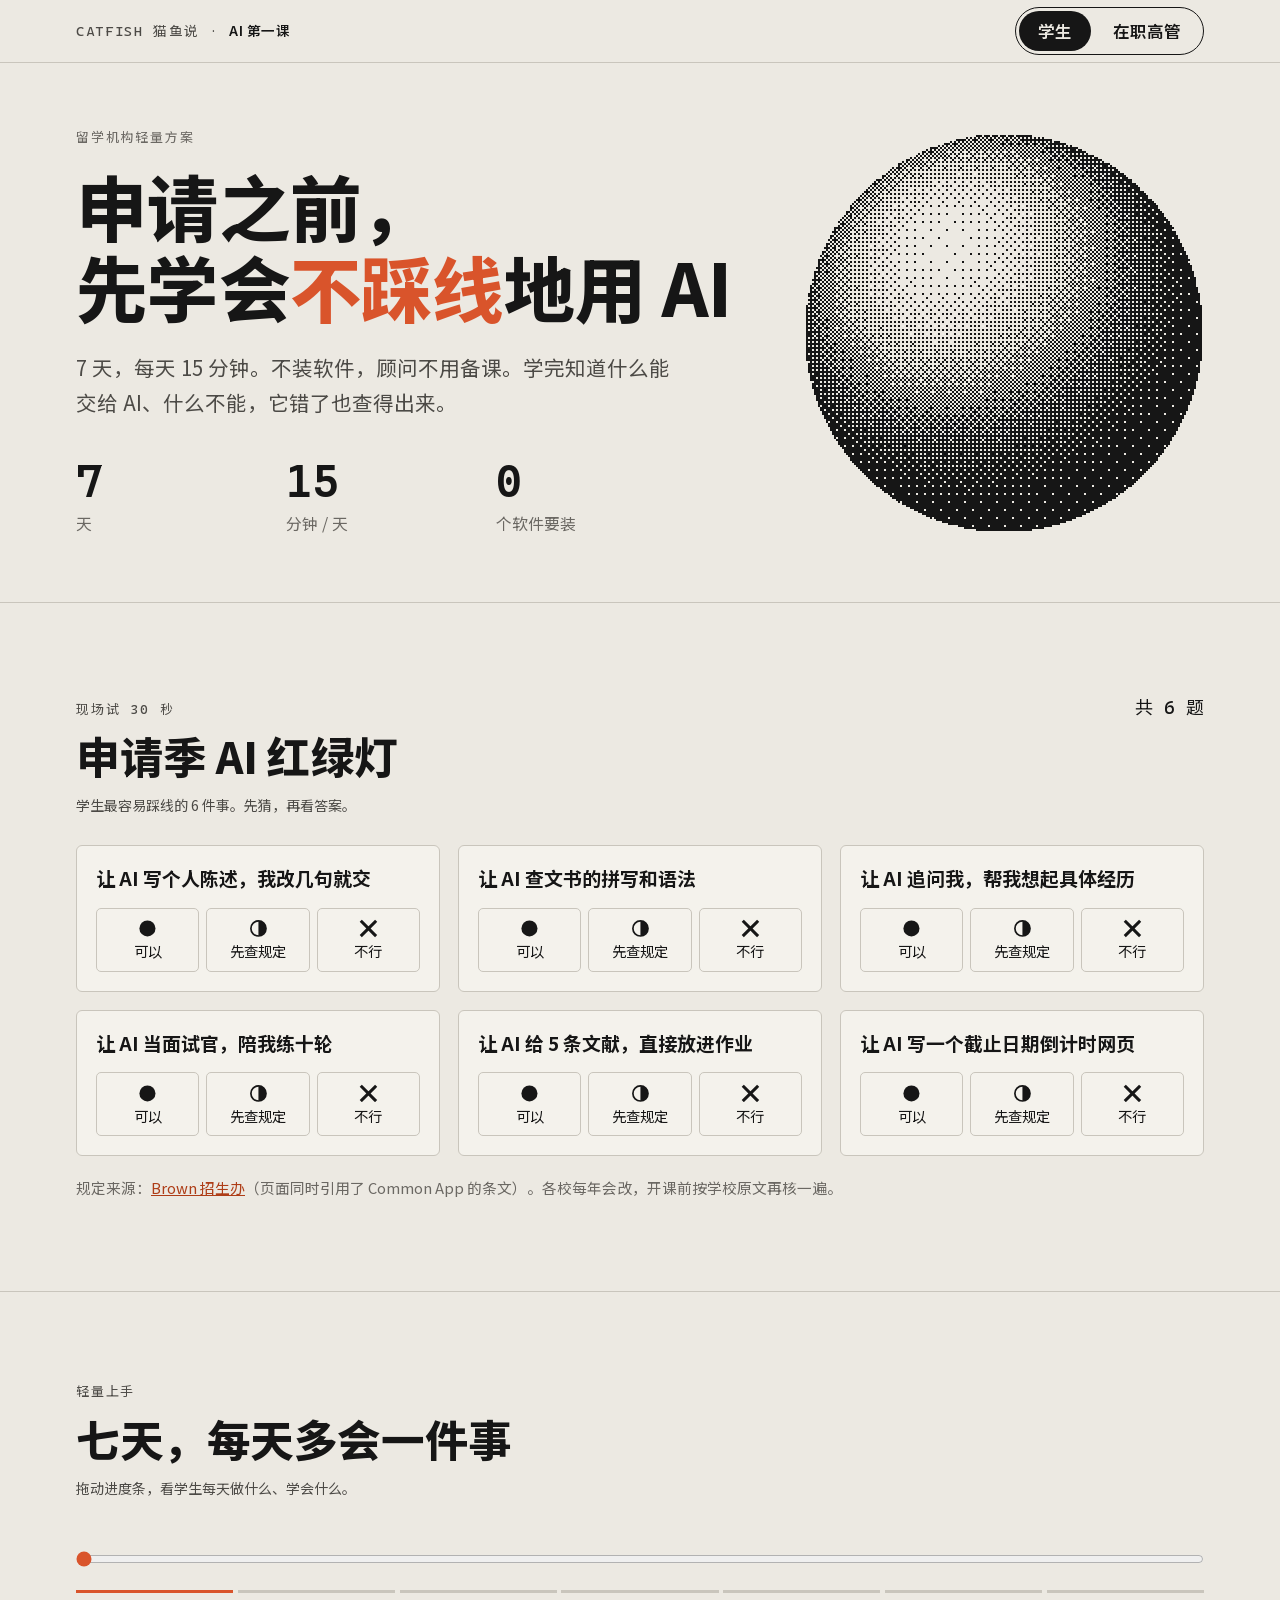
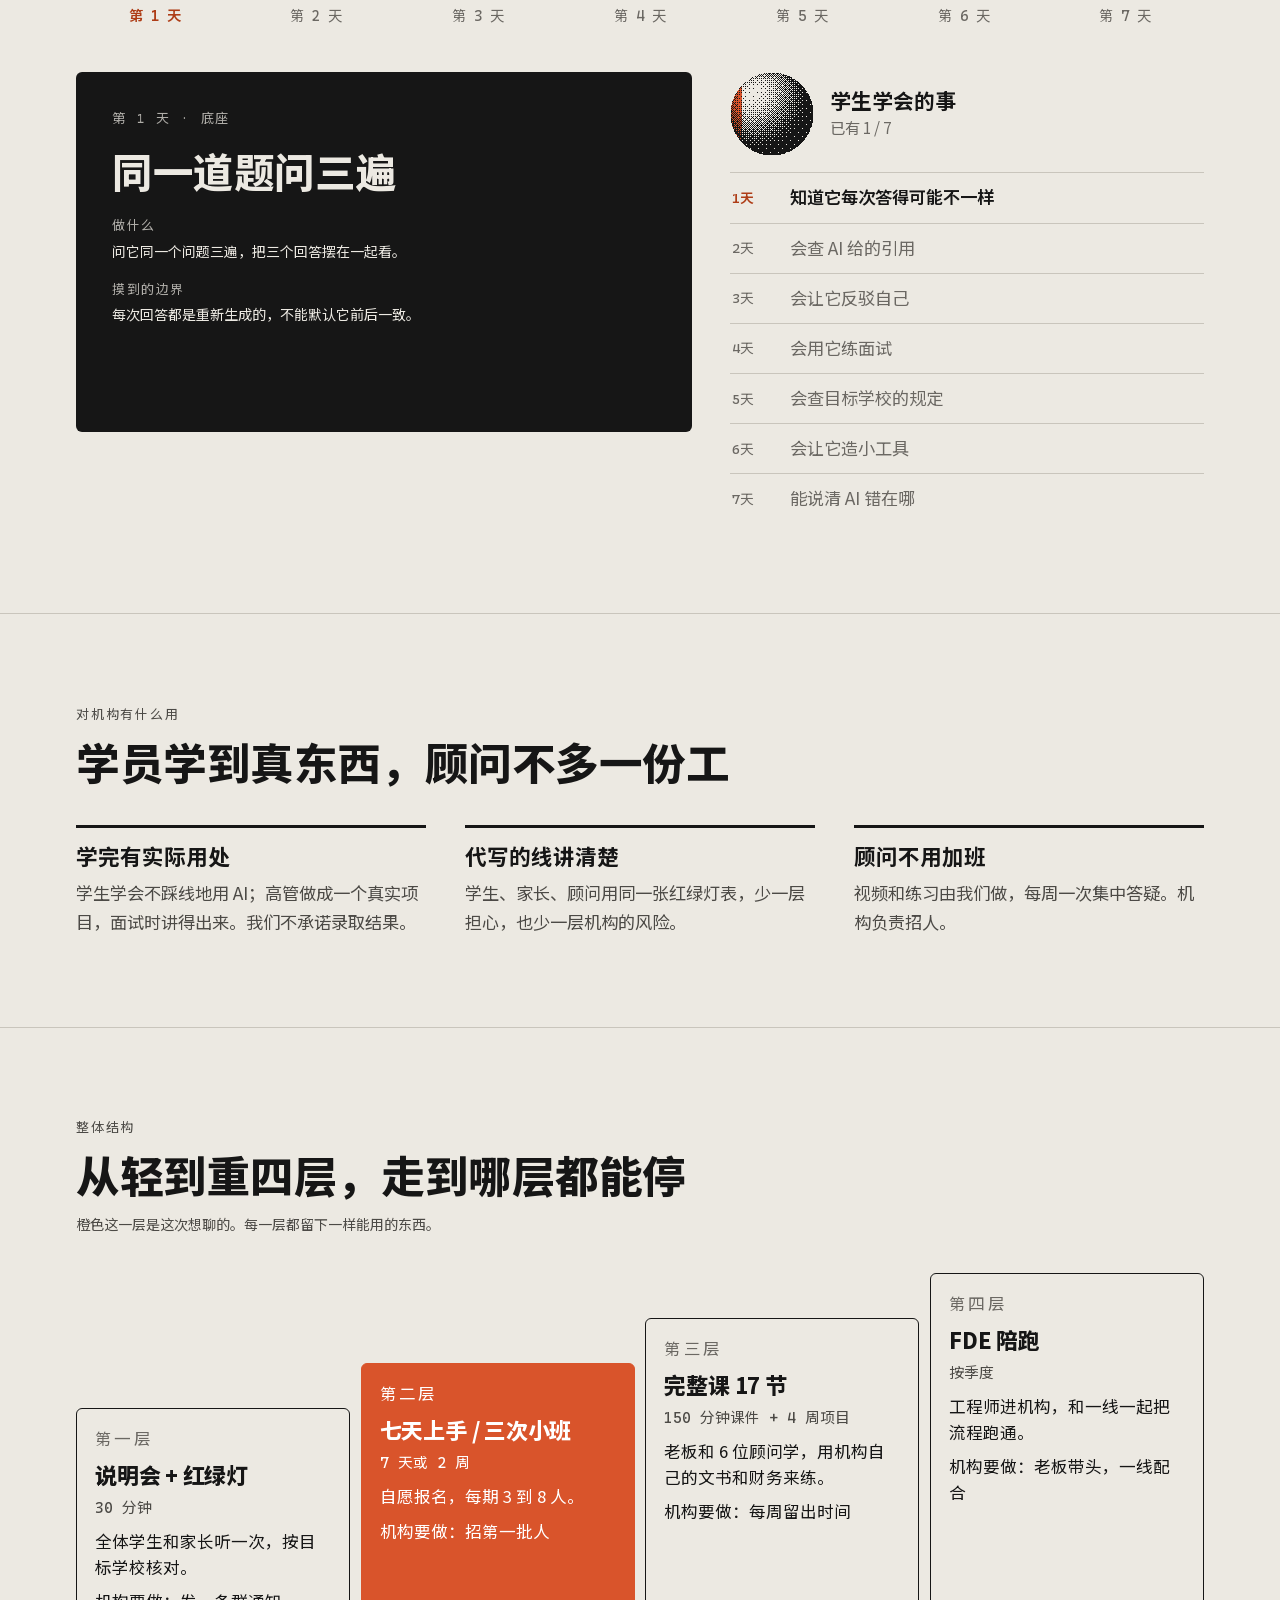
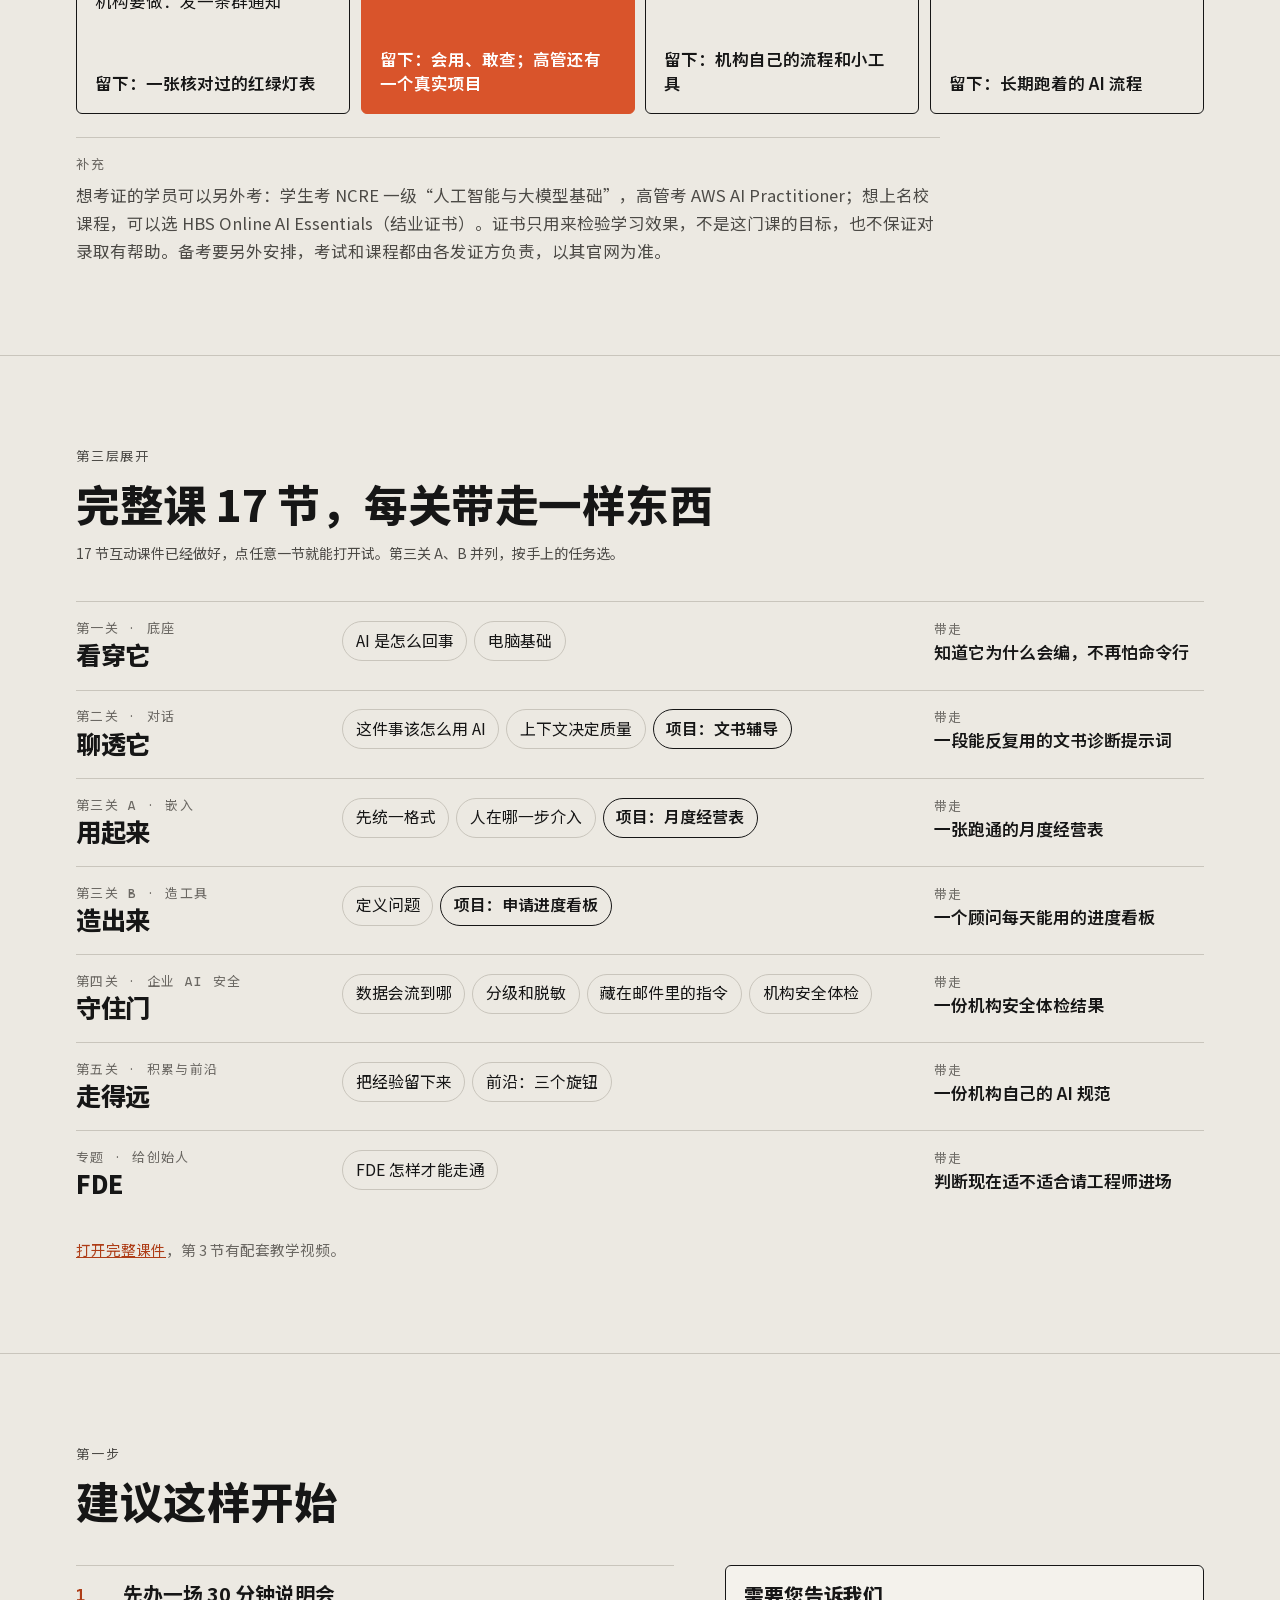
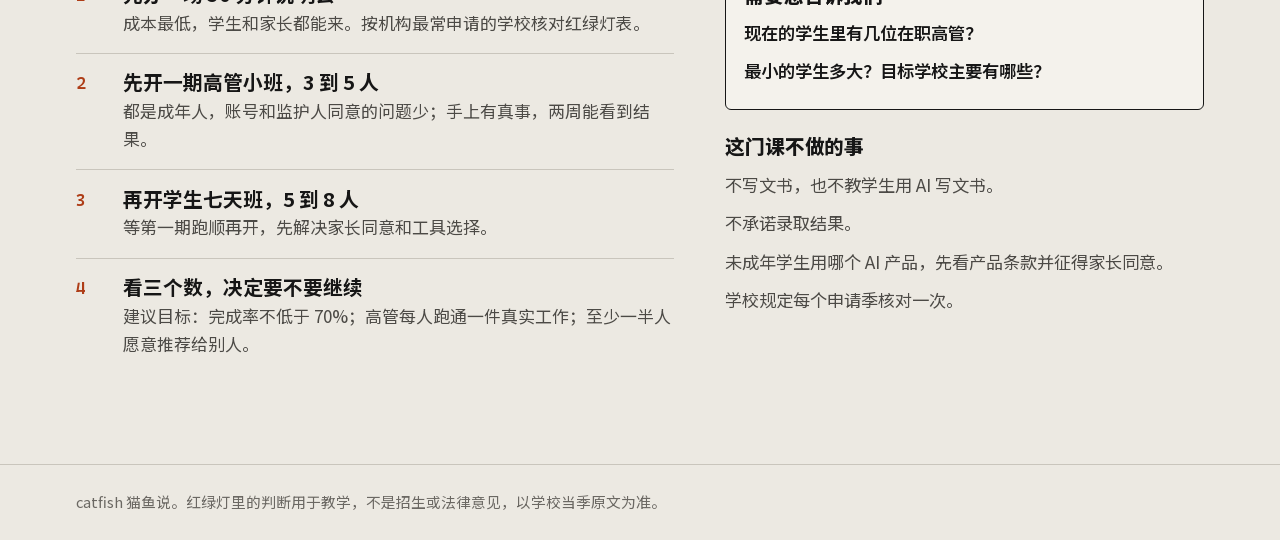
==== ai-first/index.html @ 704f03f5 "Add unlisted AI course proposal and courseware under /ai-first/ Not linked from the nav or sitemap; " ====
<!doctype html><html lang="zh-CN"><head><meta charset="utf-8"><meta name="robots" content="noindex,nofollow"><link rel="icon" type="image/png" href="/assets/logo.png"><meta name="viewport" content="width=device-width,initial-scale=1,viewport-fit=cover"><style>:root{color-scheme:light;padding-top:env(safe-area-inset-top,0px);padding-bottom:env(safe-area-inset-bottom,0px)}body{margin:0;font:14px system-ui,sans-serif}img{max-width:100%}[hidden]{display:none!important}</style></head><body>
<title>AI 第一课</title>
<style>
/* 布局：顶部切换人群，整页跟着换；一个大圆窗 + 一条可拖动的进度轴。纸白、墨黑、鲇鱼橙。 */
:root{--paper:#ECE9E2;--paper2:#F4F2EC;--ink:#161616;--ink2:#4C4A46;--ink3:#6B6863;--line:#C9C5BC;--acc:#D9542B;--acct:#AE3D17;--onacc:#FFFFFF;--sans:"CF Sans","Noto Sans SC","PingFang SC","Microsoft YaHei",system-ui,sans-serif;--mono:"CF Mono","Cascadia Mono",ui-monospace,Consolas,"CF Sans","Microsoft YaHei",monospace;--ease:cubic-bezier(.2,.8,.2,1)}
@media (prefers-color-scheme:dark){:root:not([data-theme="light"]){--paper:#161616;--paper2:#201F1D;--ink:#ECE9E2;--ink2:#C4C0B8;--ink3:#A09C95;--line:#3B3936;--acc:#E8683F;--acct:#F08A66;--onacc:#161616;color-scheme:dark}}
:root[data-theme="dark"]{--paper:#161616;--paper2:#201F1D;--ink:#ECE9E2;--ink2:#C4C0B8;--ink3:#A09C95;--line:#3B3936;--acc:#E8683F;--acct:#F08A66;--onacc:#161616;color-scheme:dark}
*{box-sizing:border-box}
html{font-size:18px;scroll-behavior:smooth}
body{background:var(--paper);color:var(--ink);font-family:var(--sans);line-height:1.7}
h1,h2,h3,p,ul,ol,dl,dd{margin:0}
ul,ol{padding:0;list-style:none}
h1,h2,h3{text-wrap:balance;font-weight:800;line-height:1.2;letter-spacing:-.01em}
button{font:inherit;color:inherit;background:none;border:0;padding:0;cursor:pointer}
a{color:var(--acct)}
:focus-visible{outline:3px solid var(--acc);outline-offset:2px}
.label{font-family:var(--mono);font-size:.72rem;letter-spacing:.14em;color:var(--ink3);text-transform:uppercase}
.wrap{max-width:1160px;margin-inline:auto;padding-left:max(16px,env(safe-area-inset-left,0px));padding-right:max(16px,env(safe-area-inset-right,0px))}
section{padding-block:clamp(3rem,7vw,5.5rem);border-top:1px solid var(--line)}
.shead{display:grid;gap:.6rem;margin-bottom:2rem;max-width:44rem}
.shead h2{font-size:clamp(1.65rem,3.4vw,2.5rem)}
.shead p{color:var(--ink2)}

#top{position:sticky;top:env(safe-area-inset-top,0px);z-index:20;background:var(--paper);border-bottom:1px solid var(--line)}
#top .wrap{display:flex;align-items:center;justify-content:space-between;gap:1rem;min-height:3.4rem;padding-block:.4rem}
.brand{font-family:var(--mono);font-size:.76rem;letter-spacing:.12em;color:var(--ink2);white-space:nowrap}
.brand b{font-family:var(--sans);font-weight:600;color:var(--ink);letter-spacing:.04em}
.seg{display:flex;border:1.5px solid var(--ink);border-radius:999px;padding:3px;gap:3px}
.seg button{min-height:40px;padding-inline:1.05rem;border-radius:999px;font-size:.92rem;font-weight:600;white-space:nowrap;transition:background .25s,color .25s}
.seg button[aria-pressed="true"]{background:var(--ink);color:var(--paper)}

.hero{border-top:0;padding-block:clamp(2.2rem,5vw,4rem)}
.hero .wrap{display:grid;grid-template-columns:minmax(0,1.35fr) minmax(0,.8fr);gap:clamp(1.5rem,4vw,3.5rem);align-items:center}
.hero h1{font-size:clamp(2.3rem,5.6vw,4.3rem);line-height:1.12}
.hero h1 em{font-style:normal;color:var(--acc)}
.hero .lead{margin-top:1.3rem;font-size:1.14rem;color:var(--ink2);max-width:34rem}
.hero canvas{display:block;width:100%;max-width:400px;aspect-ratio:1;margin-inline:auto;image-rendering:pixelated;touch-action:pan-y}
.facts{display:grid;grid-template-columns:repeat(3,minmax(0,1fr));gap:1rem;margin-top:2rem;max-width:34rem}
.facts dt{font-family:var(--mono);font-size:clamp(1.7rem,3.6vw,2.5rem);font-weight:600;line-height:1.1;font-variant-numeric:tabular-nums}
.facts dd{font-size:.88rem;color:var(--ink3);margin-top:.25rem}
.swap{animation:sw .45s var(--ease)}
@keyframes sw{from{opacity:.15;transform:translateY(6px)}to{opacity:1;transform:none}}

.lhead{display:flex;justify-content:space-between;align-items:baseline;gap:1rem;flex-wrap:wrap;margin-bottom:1.5rem}
.score{font-family:var(--mono);font-size:1rem;font-variant-numeric:tabular-nums}
.lights{display:grid;grid-template-columns:repeat(3,minmax(0,1fr));gap:1rem}
.lt{background:var(--paper2);border:1px solid var(--line);border-radius:6px;padding:1.05rem;display:flex;flex-direction:column;gap:.85rem;min-width:0}
.lt .q{font-weight:700;font-size:1.05rem;line-height:1.45;flex:1}
.opts{display:grid;grid-template-columns:repeat(3,minmax(0,1fr));gap:.4rem}
.opts button{min-height:64px;padding:.45rem .15rem;border:1.5px solid var(--line);border-radius:5px;display:flex;flex-direction:column;gap:.3rem;align-items:center;justify-content:center;font-size:.8rem;line-height:1.2;transition:border-color .2s,background .2s,transform .2s var(--ease)}
.opts button:hover:not([disabled]){border-color:var(--ink);transform:translateY(-2px)}
.opts button[disabled]{cursor:default;color:var(--ink3)}
.opts button.right{background:var(--ink);border-color:var(--ink);color:var(--paper)}
.opts button.right.no{background:var(--acc);border-color:var(--acc);color:var(--onacc)}
.opts button.wrong{border-color:var(--acc);color:var(--acct);border-style:dashed}
.ic{width:1.05rem;height:1.05rem;display:block}
.why{font-size:.9rem;color:var(--ink2);line-height:1.6;animation:sw .4s var(--ease)}
.why b{color:var(--ink)}
.srcs{margin-top:1.1rem;font-size:.82rem;color:var(--ink3)}

.track{display:grid;grid-template-columns:minmax(0,1.3fr) minmax(0,1fr);gap:clamp(1.25rem,3vw,2.5rem);align-items:start}
.scrub{grid-column:1/-1;display:grid;gap:.5rem;min-width:0}
#stepR{width:100%;height:44px;accent-color:var(--acc);cursor:grab;margin:0}
.ticks{display:grid;gap:.25rem}
.ticks button{min-height:44px;font-family:var(--mono);font-size:.8rem;color:var(--ink3);border-top:3px solid var(--line);padding-top:.35rem;white-space:nowrap;transition:color .2s,border-color .2s}
.ticks button.on{color:var(--ink);border-top-color:var(--ink)}
.ticks button.cur{color:var(--acct);border-top-color:var(--acc);font-weight:600}
.step{background:var(--ink);color:var(--paper);border-radius:6px;padding:clamp(1.25rem,3vw,2rem);display:grid;gap:1rem;min-width:0;min-height:20rem;align-content:start}
.step .label{color:inherit;opacity:.72}
.step h3{font-size:clamp(1.55rem,3.2vw,2.25rem)}
.step dt{font-family:var(--mono);font-size:.72rem;letter-spacing:.12em;opacity:.72;margin-bottom:.15rem}
.step dl{display:grid;gap:.85rem}
.bag{min-width:0}
.baghead{display:flex;align-items:center;gap:.9rem;margin-bottom:.9rem}
.baghead canvas{width:84px;height:84px;flex:none;image-rendering:pixelated}
.baghead b{display:block;font-size:1.15rem;line-height:1.3}
.baghead span{font-size:.85rem;color:var(--ink3)}
.bag li{display:grid;grid-template-columns:2.8rem minmax(0,1fr);gap:.4rem;padding:.55rem .1rem;border-top:1px solid var(--line);font-size:.96rem;color:var(--ink3);transition:color .25s}
.bag li .n{font-family:var(--mono);font-size:.76rem;padding-top:.2rem}
.bag li.got{color:var(--ink);font-weight:600}
.bag li.got .n{color:var(--acct)}
.bag li.fresh{animation:st .5s var(--ease)}
@keyframes st{0%{transform:scale(1.04);background:var(--acc);color:var(--onacc)}100%{transform:none;background:transparent}}

.extra{margin-top:1.25rem;padding-top:.9rem;border-top:1px solid var(--line);display:grid;gap:.3rem;max-width:48rem;font-size:.92rem;color:var(--ink2)}
.why3{display:grid;grid-template-columns:repeat(3,minmax(0,1fr));gap:clamp(1rem,3vw,2.2rem)}
.why3 li{border-top:3px solid var(--ink);padding-top:.8rem;min-width:0}
.why3 b{display:block;font-size:1.2rem;line-height:1.35;margin-bottom:.4rem}
.why3 span{color:var(--ink2);font-size:.96rem}

.stairs{display:grid;grid-template-columns:repeat(4,minmax(0,1fr));gap:.6rem;align-items:end}
.stair{border:1.5px solid var(--ink);border-radius:6px;padding:1rem;display:flex;flex-direction:column;gap:.5rem;min-width:0;transition:transform .25s var(--ease)}
.stair:nth-child(1){min-height:17rem}.stair:nth-child(2){min-height:19.5rem}.stair:nth-child(3){min-height:22rem}.stair:nth-child(4){min-height:24.5rem}
.stair:hover{transform:translateY(-4px)}
.stair.now{background:var(--acc);border-color:var(--acc);color:var(--onacc)}
.stair.now .label,.stair.now .m{color:inherit}
.stair h3{font-size:1.22rem}
.stair .m{font-family:var(--mono);font-size:.82rem;color:var(--ink2)}
.stair p{font-size:.92rem;line-height:1.55}
.stair .out{margin-top:auto;font-weight:600;line-height:1.45}

.gate{display:grid;grid-template-columns:minmax(0,13rem) minmax(0,1fr) minmax(0,15rem);gap:clamp(.8rem,2.5vw,2rem);padding-block:1.05rem;border-top:1px solid var(--line);align-items:start}
.gate h3{font-size:1.4rem}
.gate h3 small{display:block;font-family:var(--mono);font-size:.72rem;letter-spacing:.1em;font-weight:400;color:var(--ink3);margin-bottom:.2rem}
.chips{display:flex;flex-wrap:wrap;gap:.4rem;min-width:0}
.chips a{display:inline-flex;align-items:center;min-height:40px;padding:.2rem .7rem;border:1px solid var(--line);border-radius:999px;font-size:.88rem;color:var(--ink);text-decoration:none;transition:background .2s,color .2s,border-color .2s}
.chips a:hover{background:var(--ink);color:var(--paper);border-color:var(--ink)}
.chips a.pj{border-color:var(--ink);font-weight:600}
.gate .take{font-size:.94rem;font-weight:600;line-height:1.5}
.gate .take span{display:block;font-family:var(--mono);font-size:.7rem;letter-spacing:.1em;font-weight:400;color:var(--ink3)}

.next{display:grid;grid-template-columns:minmax(0,1.25fr) minmax(0,1fr);gap:clamp(1.5rem,4vw,3rem)}
.steps li{display:grid;grid-template-columns:2.6rem minmax(0,1fr);padding-block:.85rem;border-top:1px solid var(--line)}
.steps .n{font-family:var(--mono);color:var(--acct);font-weight:600}
.steps b{display:block;font-size:1.1rem;line-height:1.4}
.steps span{font-size:.94rem;color:var(--ink2)}
.side{display:grid;gap:1.4rem;align-content:start;min-width:0}
.side h3{font-size:1.1rem;margin-bottom:.4rem}
.side li{padding-block:.25rem;font-size:.96rem;color:var(--ink2)}
.ask{background:var(--paper2);border:1.5px solid var(--ink);border-radius:6px;padding:1rem}
.ask li{color:var(--ink);font-weight:600}
footer{border-top:1px solid var(--line);padding-block:1.4rem;font-size:.82rem;color:var(--ink3)}

@media (max-width:900px){
 .lights,.why3,.stairs{grid-template-columns:repeat(2,minmax(0,1fr))}
 .stair:nth-child(n){min-height:0}
 .gate,.next,.track{grid-template-columns:minmax(0,1fr)}
}
@media (max-width:620px){
 html{font-size:17px}
 .brand span{display:none}
 .hero .wrap{grid-template-columns:minmax(0,1fr)}
 .hero canvas{max-width:230px;grid-row:1}
 .lights,.why3,.stairs{grid-template-columns:minmax(0,1fr)}
 .facts dd{font-size:.8rem}
 .seg button{padding-inline:.8rem}
 .step{min-height:0}
 .ticks button{font-size:.68rem}
}
@media (prefers-reduced-motion:reduce){*{animation:none!important;transition:none!important}html{scroll-behavior:auto}}

@font-face{font-family:'CF Sans';font-weight:100 900;font-display:swap;src:url([data-uri]) format('woff2')}
@font-face{font-family:'CF Mono';font-weight:200 700;font-display:swap;src:url([data-uri]) format('woff2')}
</style>
<div id="top"><div class="wrap"><div class="brand"><span>CATFISH 猫鱼说 · </span><b>AI 第一课</b></div><div class="seg" role="group" aria-label="切换人群"><button type="button" data-w="stu" aria-pressed="true">学生</button><button type="button" data-w="exe" aria-pressed="false">在职高管</button></div></div></div>
<main>
<section class="hero"><div class="wrap"><div id="hd"><p class="label" style="margin-bottom:1rem">留学机构轻量方案</p><h1 id="h1"></h1><p class="lead" id="lead"></p><dl class="facts" id="facts"></dl></div><canvas id="orb" aria-hidden="true"></canvas></div></section>
<section><div class="wrap"><div class="lhead"><div class="shead" style="margin:0"><p class="label">现场试 30 秒</p><h2 id="ltT"></h2><p id="ltP"></p></div><div class="score" id="score" role="status"></div></div><div class="lights" id="lights"></div><p class="srcs" id="srcs"></p></div></section>
<section><div class="wrap"><div class="shead"><p class="label">轻量上手</p><h2 id="thT"></h2><p id="thP"></p></div><div class="track"><div class="scrub"><input id="stepR" type="range" min="0" max="6" step="1" value="0" aria-label="拖动查看每一步"><div class="ticks" id="ticks"></div></div><div class="step" id="step" aria-live="polite"></div><div class="bag"><div class="baghead"><canvas id="mini" aria-hidden="true"></canvas><div><b id="bagT"></b><span id="bagN"></span></div></div><ol id="bag"></ol></div></div></div></section>
<section><div class="wrap"><div class="shead"><p class="label">对机构有什么用</p><h2>学员学到真东西，顾问不多一份工</h2></div><ul class="why3" id="why"></ul></div></section>
<section><div class="wrap"><div class="shead"><p class="label">整体结构</p><h2>从轻到重四层，走到哪层都能停</h2><p>橙色这一层是这次想聊的。每一层都留下一样能用的东西。</p></div><ol class="stairs" id="stairs"></ol><aside class="extra"><p class="label">补充</p><p>想考证的学员可以另外考：学生考 NCRE 一级“人工智能与大模型基础”，高管考 AWS AI Practitioner；想上名校课程，可以选 HBS Online AI Essentials（结业证书）。证书只用来检验学习效果，不是这门课的目标，也不保证对录取有帮助。备考要另外安排，考试和课程都由各发证方负责，以其官网为准。</p></aside></div></section>
<section><div class="wrap"><div class="shead"><p class="label">第三层展开</p><h2>完整课 17 节，每关带走一样东西</h2><p>17 节互动课件已经做好，点任意一节就能打开试。第三关 A、B 并列，按手上的任务选。</p></div><div class="gates" id="gates"></div><p class="srcs"><a id="siteLink" href="#" target="_blank" rel="noopener">打开完整课件</a>，第 3 节有配套教学视频。</p></div></section>
<section><div class="wrap"><div class="shead"><p class="label">第一步</p><h2>建议这样开始</h2></div><div class="next"><ol class="steps"><li><span class="n">1</span><div><b>先办一场 30 分钟说明会</b><span>成本最低，学生和家长都能来。按机构最常申请的学校核对红绿灯表。</span></div></li><li><span class="n">2</span><div><b>先开一期高管小班，3 到 5 人</b><span>都是成年人，账号和监护人同意的问题少；手上有真事，两周能看到结果。</span></div></li><li><span class="n">3</span><div><b>再开学生七天班，5 到 8 人</b><span>等第一期跑顺再开，先解决家长同意和工具选择。</span></div></li><li><span class="n">4</span><div><b>看三个数，决定要不要继续</b><span>建议目标：完成率不低于 70%；高管每人跑通一件真实工作；至少一半人愿意推荐给别人。</span></div></li></ol><div class="side"><div class="ask"><h3>需要您告诉我们</h3><ul><li>现在的学生里有几位在职高管？</li><li>最小的学生多大？目标学校主要有哪些？</li></ul></div><div><h3>这门课不做的事</h3><ul><li>不写文书，也不教学生用 AI 写文书。</li><li>不承诺录取结果。</li><li>未成年学生用哪个 AI 产品，先看产品条款并征得家长同意。</li><li>学校规定每个申请季核对一次。</li></ul></div></div></div></div></section>
</main>
<footer><div class="wrap">catfish 猫鱼说。红绿灯里的判断用于教学，不是招生或法律意见，以学校当季原文为准。</div></footer>

<script>window.SITE_URL='course/';</script>
<script>
(function(){
const $=s=>document.querySelector(s);
const SITE=window.SITE_URL||'AI上手实训_离线版.html';
const A={
 stu:{
  h1:'申请之前，<br>先学会<em>不踩线</em>地用 AI',
  lead:'7 天，每天 15 分钟。不装软件，顾问不用备课。学完知道什么能交给 AI、什么不能，它错了也查得出来。',
  facts:[['7','天'],['15','分钟 / 天'],['0','个软件要装']],
  lt:'申请季 AI 红绿灯',ltp:'学生最容易踩线的 6 件事。先猜，再看答案。',
  q:[
   ['让 AI 写个人陈述，我改几句就交','n','Common App 把提交 AI 生成的实质内容列入欺诈，和抄袭写在同一条。'],
   ['让 AI 查文书的拼写和语法','y','Brown 禁止申请内容使用 AI，但放行拼写语法检查。提交前再看一眼目标学校的规定。'],
   ['让 AI 追问我，帮我想起具体经历','c','各校差得很远。Brown 不允许在申请内容上用 AI，别的学校可能宽一些。先查目标学校。'],
   ['让 AI 当面试官，陪我练十轮','y','练习不提交任何内容，面试时说的是你自己的话。别背 AI 写的稿子。'],
   ['让 AI 给 5 条文献，直接放进作业','n','AI 会编出看着很真的引用。每条查到原文才能用，第 2 天就练这件事。'],
   ['让 AI 写一个截止日期倒计时网页','y','工具不进申请材料，写好以后也不用 AI。']],
  src:'规定来源：<a href="https://admission.brown.edu/apply/how-apply/integrity-application-process" target="_blank" rel="noopener">Brown 招生办</a>（页面同时引用了 Common App 的条文）。各校每年会改，开课前按学校原文再核一遍。',
  th:'七天，每天多会一件事',thp:'拖动进度条，看学生每天做什么、学会什么。',bag:'学生学会的事',
  s:[
   ['第 1 天','同一道题问三遍','底座','问它同一个问题三遍，把三个回答摆在一起看。','每次回答都是重新生成的，不能默认它前后一致。','知道它每次答得可能不一样'],
   ['第 2 天','抓一次假引用','验证','要它给五条文献，逐条去查原文。','它编的时候和说真话时一样肯定。','会查 AI 给的引用'],
   ['第 3 天','让它反驳你','对话','把选校想法发给它，要三条反对理由，再自己逐条回答。','想不清的事适合来回聊，决定留给自己。','会让它反驳自己'],
   ['第 4 天','十轮模拟面试','对话','让它扮面试官追问，记下答得最差的三题。','给的背景越具体，追问越准。','会用它练面试'],
   ['第 5 天','读懂学校的规矩','安全','读目标学校的 AI 规定，做成自己的红绿灯，再回原文核对。','哪些内容和个人信息不能交给 AI。','会查目标学校的规定'],
   ['第 6 天','造一个小工具','造工具','让 AI 写一个网页：截止日期倒计时，或者成绩换算。','规则写得清的事，让 AI 造工具，工具本身不再需要 AI。','会让它造小工具'],
   ['第 7 天','自己讲出来','复盘','关掉 AI，写 200 字：做了什么，AI 错在哪，下次怎么办。','写不出来的地方，就是还没学会的地方。','能说清 AI 错在哪']]
 },
 exe:{
  h1:'带一件真实工作来，两周用 AI <em>做成它</em>',
  lead:'3 次小班，每次 60 分钟，全程做你手上的事。做完有一个真实项目，下周能接着用，面试时也讲得出来。',
  facts:[['3','次小班'],['60','分钟 / 次'],['1','个真实项目']],
  lt:'高管版 AI 红绿灯',ltp:'一半关于公司数据，一半关于 MBA 申请。先猜，再看答案。',
  q:[
   ['把公司报表原样贴进免费 AI','n','数据离开了公司，怎么保存、怎么使用由平台条款决定。先分级、脱敏。'],
   ['客户名和金额换成代号，再让 AI 看结构','c','风险小很多，但公司的规定优先。先确认公司是否允许。'],
   ['让 AI 写 MBA 文书初稿，我润色后交','n','Stanford GSB 把让工具代写文书列为违规，Columbia 禁止用工具生成完整答案。'],
   ['用 AI 帮文书想思路','c','各校不同。HBS 允许但要申报用途，Kellogg 要求注明工具，Wharton 可能用 AI 筛查。'],
   ['让 AI 写脚本，每周自动汇总销售表','y','脚本写好不再用 AI，同一张表每次算出同一个数。公司数据的规矩照样要守。'],
   ['让 AI 写面试稿，背熟去讲','n','Yale SOM 对用 AI 准备口述内容的回答是 “in a word: don’t”。可以让它当面试官追问你。']],
  src:'MBA 各校规定转引自 <a href="https://poetsandquants.com/2026/05/26/the-mba-applicants-guide-to-ai-in-2026-whats-allowed-whats-risky-and-what-to-avoid/" target="_blank" rel="noopener">Poets&amp;Quants 2026 年 5 月整理</a>。各校每年会改，开课前按学校原文再核一遍。',
  th:'两周，三次课，两个小作业',thp:'拖动进度条，看每一步做什么、手里多了什么。',bag:'高管手里的东西',
  s:[
   ['第 1 次','给手上的事分流','分流','列出十件常做的工作，看规则说不说得清、输入乱不乱，分进对话、嵌入、造工具。','拿到一件事，知道该怎么用 AI。','一张自己的分流表'],
   ['课后 1','和 AI 辩一个真实决策','对话','用 20 分钟，把数据脱敏后的真实决策拿去和它来回辩。','它可以反驳你，决定归你。','一份决策记录'],
   ['第 2 次','把一件事做成','嵌入 / 造工具','挑一件每周重复的事，当场跑通。','规则清楚的事，尽快固定下来，不必每次重新聊。','一个下周能用的工具或流程'],
   ['课后 2','让团队里一个人试用','一线配合','让一线同事用一次，记下哪里出错、哪里不想用。','一线不用，再好的工具也留不下来。','一份试用记录'],
   ['第 3 次','定规矩，讲出来','安全','画出数据红线，定下团队第一条规矩，再自己写项目复盘。','用 AI 的责任还在你身上。','一页团队规矩 + 自己写的项目复盘']]
 }
};
const WHY=[
 ['学完有实际用处','学生学会不踩线地用 AI；高管做成一个真实项目，面试时讲得出来。我们不承诺录取结果。'],
 ['代写的线讲清楚','学生、家长、顾问用同一张红绿灯表，少一层担心，也少一层机构的风险。'],
 ['顾问不用加班','视频和练习由我们做，每周一次集中答疑。机构负责招人。']
];
const STAIRS=[
 ['第一层','说明会 + 红绿灯','30 分钟','全体学生和家长听一次，按目标学校核对。','机构要做：发一条群通知','一张核对过的红绿灯表'],
 ['第二层','七天上手 / 三次小班','7 天或 2 周','自愿报名，每期 3 到 8 人。','机构要做：招第一批人','会用、敢查；高管还有一个真实项目'],
 ['第三层','完整课 17 节','150 分钟课件 + 4 周项目','老板和 6 位顾问学，用机构自己的文书和财务来练。','机构要做：每周留出时间','机构自己的流程和小工具'],
 ['第四层','FDE 陪跑','按季度','工程师进机构，和一线一起把流程跑通。','机构要做：老板带头，一线配合','长期跑着的 AI 流程']
];
const pj=t=>t.indexOf('项目')===0;
const GATES=[
 ['第一关','看穿它','底座',[['ai','AI 是怎么回事'],['pc','电脑基础']],'知道它为什么会编，不再怕命令行'],
 ['第二关','聊透它','对话',[['route','这件事该怎么用 AI'],['ctx','上下文决定质量'],['essay','项目：文书辅导']],'一段能反复用的文书诊断提示词'],
 ['第三关 A','用起来','嵌入',[['format','先统一格式'],['loop','人在哪一步介入'],['ledger','项目：月度经营表']],'一张跑通的月度经营表'],
 ['第三关 B','造出来','造工具',[['spec','定义问题'],['board','项目：申请进度看板']],'一个顾问每天能用的进度看板'],
 ['第四关','守住门','企业 AI 安全',[['dataflow','数据会流到哪'],['tier','分级和脱敏'],['inject','藏在邮件里的指令'],['audit','机构安全体检']],'一份机构安全体检结果'],
 ['第五关','走得远','积累与前沿',[['policy','把经验留下来'],['frontier','前沿：三个旋钮']],'一份机构自己的 AI 规范'],
 ['专题','FDE','给创始人',[['fde','FDE 怎样才能走通']],'判断现在适不适合请工程师进场']
];
const IC={
 y:'<svg class="ic" viewBox="0 0 20 20" aria-hidden="true"><circle cx="10" cy="10" r="8.5" fill="currentColor"/></svg>',
 c:'<svg class="ic" viewBox="0 0 20 20" aria-hidden="true"><circle cx="10" cy="10" r="8" fill="none" stroke="currentColor" stroke-width="1.8"/><path d="M10 2a8 8 0 0 1 0 16z" fill="currentColor"/></svg>',
 n:'<svg class="ic" viewBox="0 0 20 20" aria-hidden="true"><path d="M3 3l14 14M17 3L3 17" stroke="currentColor" stroke-width="3.2" stroke-linecap="square" fill="none"/></svg>'
};
const OPT={y:'可以',c:'先查规定',n:'不行'};
let who='stu',step=0;const ans={stu:{},exe:{}};
const REDUCE=matchMedia('(prefers-reduced-motion:reduce)').matches;

/* 圆窗：逐像素算球面光照，再用 8x8 Bayer 抖动成两色；phase 控制橙色月相 */
const BAY=[0,48,12,60,3,51,15,63,32,16,44,28,35,19,47,31,8,56,4,52,11,59,7,55,40,24,36,20,43,27,39,23,2,50,14,62,1,49,13,61,34,18,46,30,33,17,45,29,10,58,6,54,9,57,5,53,42,26,38,22,41,25,37,21].map(v=>(v+.5)/64);
function rgb(n){const v=getComputedStyle(document.documentElement).getPropertyValue(n).trim().replace('#','');return[0,2,4].map(i=>parseInt(v.slice(i,i+2),16))}
function orb(cv,lx,ly,phase){
 const n=cv.width,c=cv.getContext('2d'),im=c.createImageData(n,n),d=im.data,ink=rgb('--ink'),pap=rgb('--paper'),acc=rgb('--acc'),r=n/2-.5;
 const l=Math.hypot(lx,ly,.8),Lx=lx/l,Ly=ly/l,Lz=.8/l;
 for(let y=0,i=0;y<n;y++)for(let x=0;x<n;x++,i+=4){
  const X=(x-r)/r,Y=(y-r)/r,q=X*X+Y*Y;
  if(q>1){d[i+3]=0;continue}
  const Z=Math.sqrt(1-q);let v=Math.max(0,X*Lx+Y*Ly+Z*Lz);v=v*v*.95+.03;
  const lit=v>BAY[(y&7)*8+(x&7)],inPh=phase>0&&(X+1)/2<=phase,col=inPh?(lit?acc:ink):(lit?pap:ink);
  d[i]=col[0];d[i+1]=col[1];d[i+2]=col[2];d[i+3]=255;
 }
 c.putImageData(im,0,0);
}
const big=$('#orb'),mini=$('#mini');
big.width=big.height=200;mini.width=mini.height=84;
let lx=-.5,ly=-.55,tx=-.5,ty=-.55,touched=0;
const t0=performance.now();
function tick(now){
 if(!touched){tx=-.5+Math.sin((now-t0)/2600)*.28;ty=-.55+Math.cos((now-t0)/3400)*.2}
 lx+=(tx-lx)*.14;ly+=(ty-ly)*.14;
 if(big.getBoundingClientRect().bottom>0)orb(big,lx,ly,0);
 setTimeout(()=>requestAnimationFrame(tick),60);
}
addEventListener('pointermove',e=>{const b=big.getBoundingClientRect();touched=1;tx=Math.max(-1.3,Math.min(1.3,(e.clientX-b.left-b.width/2)/(b.width/2)));ty=Math.max(-1.3,Math.min(1.3,(e.clientY-b.top-b.height/2)/(b.height/2)))},{passive:true});

function hero(){
 const a=A[who],h=$('#hd');h.classList.remove('swap');void h.offsetWidth;h.classList.add('swap');
 $('#h1').innerHTML=a.h1;$('#lead').textContent=a.lead;
 $('#facts').innerHTML=a.facts.map(f=>'<div><dt>'+f[0]+'</dt><dd>'+f[1]+'</dd></div>').join('');
}
function lights(){
 const a=A[who],m=ans[who],box=$('#lights');
 $('#ltT').textContent=a.lt;$('#ltP').textContent=a.ltp;$('#srcs').innerHTML=a.src;
 box.innerHTML='';
 a.q.forEach((q,i)=>{
  const g=m[i],el=document.createElement('article');el.className='lt';
  let h='<p class="q">'+q[0]+'</p><div class="opts" role="group" aria-label="选择答案">';
  ['y','c','n'].forEach(k=>{
   const right=g&&k===q[1],wrong=g===k&&k!==q[1];
   h+='<button type="button" data-k="'+k+'" aria-pressed="'+(g===k)+'"'+(g?' disabled':'')+' class="'+(right?'right'+(k==='n'?' no':''):wrong?'wrong':'')+'">'+IC[k]+'<span>'+OPT[k]+'</span></button>';
  });
  h+='</div>';
  if(g)h+='<p class="why"><b>'+(g===q[1]?'猜对了。':'答案是“'+OPT[q[1]]+'”。')+'</b>'+q[2]+'</p>';
  el.innerHTML=h;
  el.querySelectorAll('button').forEach(b=>b.onclick=()=>{m[i]=b.dataset.k;lights()});
  box.append(el);
 });
 const n=Object.keys(m).length,ok=a.q.filter((q,i)=>m[i]===q[1]).length;
 $('#score').textContent=n?'猜对 '+ok+' / 已答 '+n:'共 '+a.q.length+' 题';
}
function track(fresh){
 const a=A[who],S=a.s,s=S[step],R=$('#stepR'),T=$('#ticks');
 $('#thT').textContent=a.th;$('#thP').textContent=a.thp;
 R.max=S.length-1;R.value=step;R.setAttribute('aria-valuetext',s[0]+' '+s[1]);
 T.style.gridTemplateColumns='repeat('+S.length+',minmax(0,1fr))';T.innerHTML='';
 S.forEach((x,i)=>{const b=document.createElement('button');b.type='button';b.textContent=x[0];b.setAttribute('aria-label',x[0]+' '+x[1]);b.className=i===step?'cur':i<step?'on':'';b.onclick=()=>go(i);T.append(b)});
 $('#step').innerHTML='<p class="label">'+s[0]+' · '+s[2]+'</p><h3>'+s[1]+'</h3><dl><div><dt>做什么</dt><dd>'+s[3]+'</dd></div><div><dt>摸到的边界</dt><dd>'+s[4]+'</dd></div></dl>';
 $('#bagT').textContent=a.bag;$('#bagN').textContent='已有 '+(step+1)+' / '+S.length;
 $('#bag').innerHTML=S.map((x,i)=>'<li class="'+(i<=step?'got':'')+(fresh&&i===step?' fresh':'')+'"><span class="n">'+x[0].replace('第 ','').replace(' ','')+'</span><span>'+x[5]+'</span></li>').join('');
 orb(mini,-.5,-.55,(step+1)/S.length);
}
function go(i){const up=i>step;step=i;track(up)}
function setWho(w){
 who=w;step=0;
 document.querySelectorAll('.seg button').forEach(b=>b.setAttribute('aria-pressed',b.dataset.w===w));
 try{localStorage.setItem('ai-first-who',w)}catch(e){}
 hero();lights();track(false);
}
$('#stepR').oninput=e=>go(+e.target.value);
document.querySelectorAll('.seg button').forEach(b=>b.onclick=()=>setWho(b.dataset.w));
$('#why').innerHTML=WHY.map(w=>'<li><b>'+w[0]+'</b><span>'+w[1]+'</span></li>').join('');
$('#stairs').innerHTML=STAIRS.map((s,i)=>'<li class="stair'+(i===1?' now':'')+'"><p class="label">'+s[0]+'</p><h3>'+s[1]+'</h3><p class="m">'+s[2]+'</p><p>'+s[3]+'</p><p>'+s[4]+'</p><p class="out">留下：'+s[5]+'</p></li>').join('');
$('#gates').innerHTML=GATES.map(g=>'<div class="gate"><h3><small>'+g[0]+' · '+g[2]+'</small>'+g[1]+'</h3><div class="chips">'+g[3].map(l=>'<a class="'+(pj(l[1])?'pj':'')+'" href="'+SITE+'#'+l[0]+'" target="_blank" rel="noopener">'+l[1]+'</a>').join('')+'</div><p class="take"><span>带走</span>'+g[4]+'</p></div>').join('');
$('#siteLink').href=SITE;
let w0='stu';try{const v=localStorage.getItem('ai-first-who');if(v&&A[v])w0=v}catch(e){}
if(location.hash==='#exe')w0='exe';if(location.hash==='#stu')w0='stu';
setWho(w0);
orb(big,lx,ly,0);
if(!REDUCE)requestAnimationFrame(tick);

})();
</script>
</body></html>
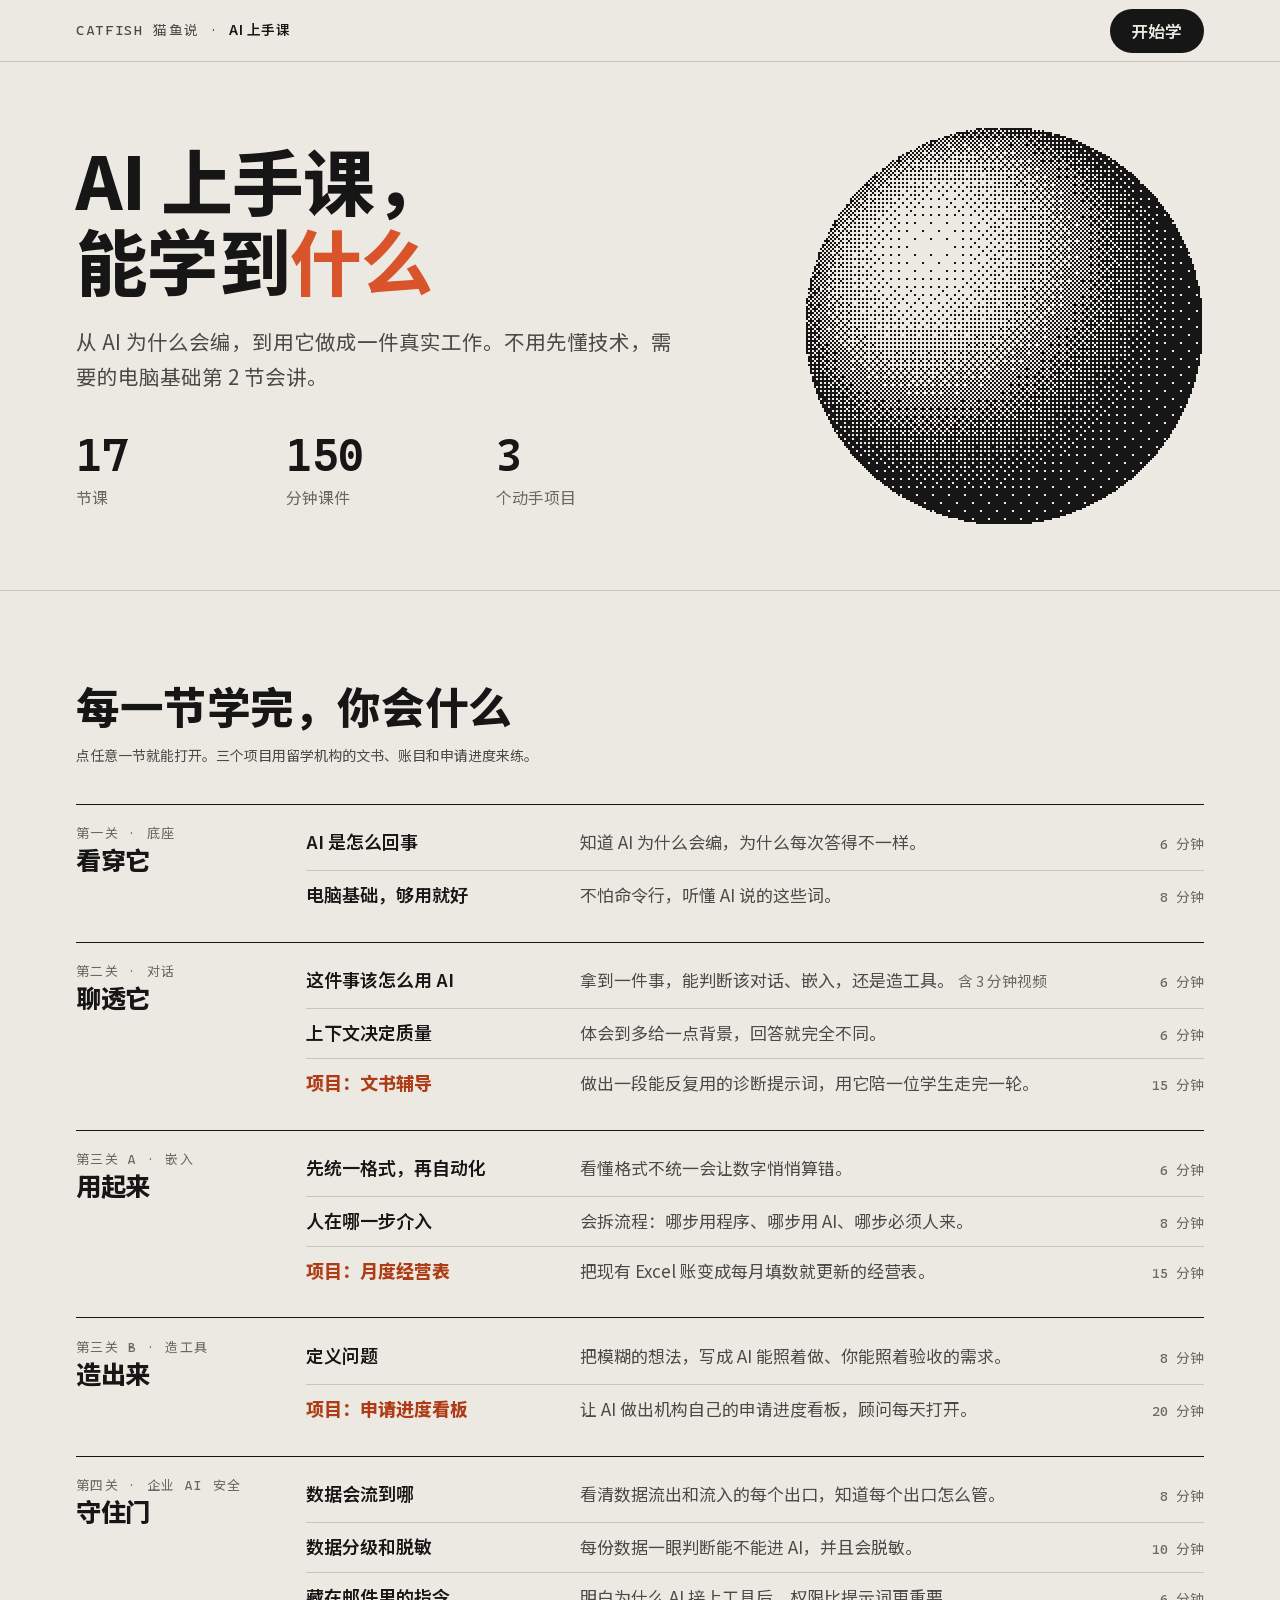
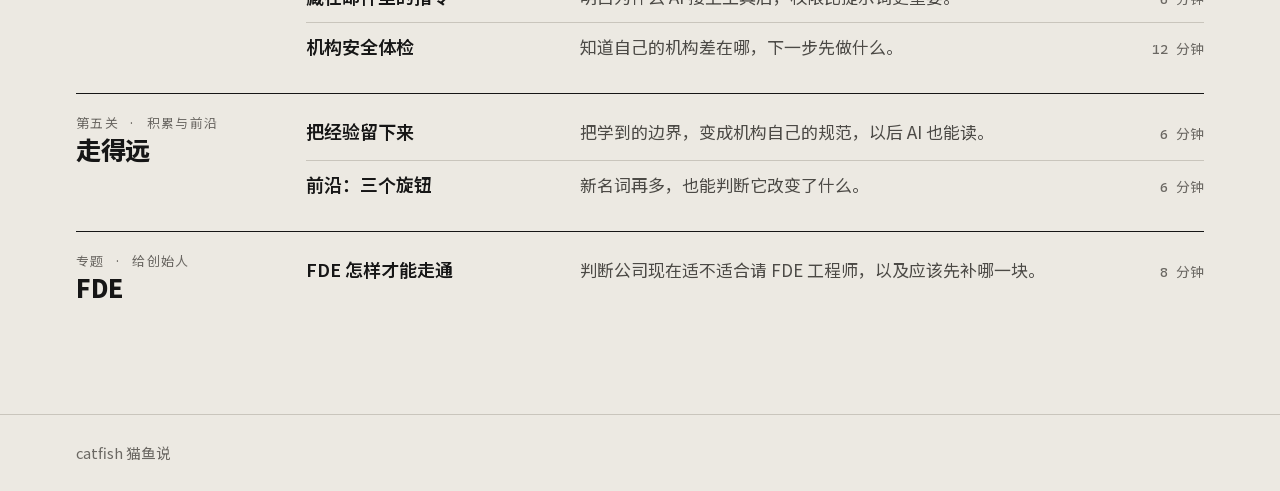
==== commit c01180ef: "Simplify /ai-first/ to an overview of what the course teaches Remove the audience switch, quiz, offe" ====
--- a/ai-first/index.html
+++ b/ai-first/index.html
@@ -1,20 +1,16 @@
 <!doctype html><html lang="zh-CN"><head><meta charset="utf-8"><meta name="robots" content="noindex,nofollow"><link rel="icon" type="image/png" href="/assets/logo.png"><meta name="viewport" content="width=device-width,initial-scale=1,viewport-fit=cover"><style>:root{color-scheme:light;padding-top:env(safe-area-inset-top,0px);padding-bottom:env(safe-area-inset-bottom,0px)}body{margin:0;font:14px system-ui,sans-serif}img{max-width:100%}[hidden]{display:none!important}</style></head><body>
-<title>AI 第一课</title>
+<title>AI 上手课</title>
 <style>
-/* 布局：顶部切换人群，整页跟着换；一个大圆窗 + 一条可拖动的进度轴。纸白、墨黑、鲇鱼橙。 */
+/* 课程介绍页：一个大圆窗 + 一张可点的课程表。纸白、墨黑、鲇鱼橙。 */
 :root{--paper:#ECE9E2;--paper2:#F4F2EC;--ink:#161616;--ink2:#4C4A46;--ink3:#6B6863;--line:#C9C5BC;--acc:#D9542B;--acct:#AE3D17;--onacc:#FFFFFF;--sans:"CF Sans","Noto Sans SC","PingFang SC","Microsoft YaHei",system-ui,sans-serif;--mono:"CF Mono","Cascadia Mono",ui-monospace,Consolas,"CF Sans","Microsoft YaHei",monospace;--ease:cubic-bezier(.2,.8,.2,1)}
 @media (prefers-color-scheme:dark){:root:not([data-theme="light"]){--paper:#161616;--paper2:#201F1D;--ink:#ECE9E2;--ink2:#C4C0B8;--ink3:#A09C95;--line:#3B3936;--acc:#E8683F;--acct:#F08A66;--onacc:#161616;color-scheme:dark}}
 :root[data-theme="dark"]{--paper:#161616;--paper2:#201F1D;--ink:#ECE9E2;--ink2:#C4C0B8;--ink3:#A09C95;--line:#3B3936;--acc:#E8683F;--acct:#F08A66;--onacc:#161616;color-scheme:dark}
 *{box-sizing:border-box}
 html{font-size:18px;scroll-behavior:smooth}
 body{background:var(--paper);color:var(--ink);font-family:var(--sans);line-height:1.7}
-h1,h2,h3,p,ul,ol,dl,dd{margin:0}
-ul,ol{padding:0;list-style:none}
+h1,h2,h3,p,dl,dd{margin:0}
 h1,h2,h3{text-wrap:balance;font-weight:800;line-height:1.2;letter-spacing:-.01em}
-button{font:inherit;color:inherit;background:none;border:0;padding:0;cursor:pointer}
-a{color:var(--acct)}
 :focus-visible{outline:3px solid var(--acc);outline-offset:2px}
-.label{font-family:var(--mono);font-size:.72rem;letter-spacing:.14em;color:var(--ink3);text-transform:uppercase}
 .wrap{max-width:1160px;margin-inline:auto;padding-left:max(16px,env(safe-area-inset-left,0px));padding-right:max(16px,env(safe-area-inset-right,0px))}
 section{padding-block:clamp(3rem,7vw,5.5rem);border-top:1px solid var(--line)}
 .shead{display:grid;gap:.6rem;margin-bottom:2rem;max-width:44rem}
@@ -25,9 +21,8 @@
 #top .wrap{display:flex;align-items:center;justify-content:space-between;gap:1rem;min-height:3.4rem;padding-block:.4rem}
 .brand{font-family:var(--mono);font-size:.76rem;letter-spacing:.12em;color:var(--ink2);white-space:nowrap}
 .brand b{font-family:var(--sans);font-weight:600;color:var(--ink);letter-spacing:.04em}
-.seg{display:flex;border:1.5px solid var(--ink);border-radius:999px;padding:3px;gap:3px}
-.seg button{min-height:40px;padding-inline:1.05rem;border-radius:999px;font-size:.92rem;font-weight:600;white-space:nowrap;transition:background .25s,color .25s}
-.seg button[aria-pressed="true"]{background:var(--ink);color:var(--paper)}
+.go{display:inline-flex;align-items:center;min-height:44px;padding-inline:1.2rem;border-radius:999px;background:var(--ink);color:var(--paper);font-size:.92rem;font-weight:600;text-decoration:none;white-space:nowrap;transition:background .2s,color .2s}
+.go:hover{background:var(--acc);color:var(--onacc)}
 
 .hero{border-top:0;padding-block:clamp(2.2rem,5vw,4rem)}
 .hero .wrap{display:grid;grid-template-columns:minmax(0,1.35fr) minmax(0,.8fr);gap:clamp(1.5rem,4vw,3.5rem);align-items:center}
@@ -38,283 +33,91 @@
 .facts{display:grid;grid-template-columns:repeat(3,minmax(0,1fr));gap:1rem;margin-top:2rem;max-width:34rem}
 .facts dt{font-family:var(--mono);font-size:clamp(1.7rem,3.6vw,2.5rem);font-weight:600;line-height:1.1;font-variant-numeric:tabular-nums}
 .facts dd{font-size:.88rem;color:var(--ink3);margin-top:.25rem}
-.swap{animation:sw .45s var(--ease)}
-@keyframes sw{from{opacity:.15;transform:translateY(6px)}to{opacity:1;transform:none}}
 
-.lhead{display:flex;justify-content:space-between;align-items:baseline;gap:1rem;flex-wrap:wrap;margin-bottom:1.5rem}
-.score{font-family:var(--mono);font-size:1rem;font-variant-numeric:tabular-nums}
-.lights{display:grid;grid-template-columns:repeat(3,minmax(0,1fr));gap:1rem}
-.lt{background:var(--paper2);border:1px solid var(--line);border-radius:6px;padding:1.05rem;display:flex;flex-direction:column;gap:.85rem;min-width:0}
-.lt .q{font-weight:700;font-size:1.05rem;line-height:1.45;flex:1}
-.opts{display:grid;grid-template-columns:repeat(3,minmax(0,1fr));gap:.4rem}
-.opts button{min-height:64px;padding:.45rem .15rem;border:1.5px solid var(--line);border-radius:5px;display:flex;flex-direction:column;gap:.3rem;align-items:center;justify-content:center;font-size:.8rem;line-height:1.2;transition:border-color .2s,background .2s,transform .2s var(--ease)}
-.opts button:hover:not([disabled]){border-color:var(--ink);transform:translateY(-2px)}
-.opts button[disabled]{cursor:default;color:var(--ink3)}
-.opts button.right{background:var(--ink);border-color:var(--ink);color:var(--paper)}
-.opts button.right.no{background:var(--acc);border-color:var(--acc);color:var(--onacc)}
-.opts button.wrong{border-color:var(--acc);color:var(--acct);border-style:dashed}
-.ic{width:1.05rem;height:1.05rem;display:block}
-.why{font-size:.9rem;color:var(--ink2);line-height:1.6;animation:sw .4s var(--ease)}
-.why b{color:var(--ink)}
-.srcs{margin-top:1.1rem;font-size:.82rem;color:var(--ink3)}
-
-.track{display:grid;grid-template-columns:minmax(0,1.3fr) minmax(0,1fr);gap:clamp(1.25rem,3vw,2.5rem);align-items:start}
-.scrub{grid-column:1/-1;display:grid;gap:.5rem;min-width:0}
-#stepR{width:100%;height:44px;accent-color:var(--acc);cursor:grab;margin:0}
-.ticks{display:grid;gap:.25rem}
-.ticks button{min-height:44px;font-family:var(--mono);font-size:.8rem;color:var(--ink3);border-top:3px solid var(--line);padding-top:.35rem;white-space:nowrap;transition:color .2s,border-color .2s}
-.ticks button.on{color:var(--ink);border-top-color:var(--ink)}
-.ticks button.cur{color:var(--acct);border-top-color:var(--acc);font-weight:600}
-.step{background:var(--ink);color:var(--paper);border-radius:6px;padding:clamp(1.25rem,3vw,2rem);display:grid;gap:1rem;min-width:0;min-height:20rem;align-content:start}
-.step .label{color:inherit;opacity:.72}
-.step h3{font-size:clamp(1.55rem,3.2vw,2.25rem)}
-.step dt{font-family:var(--mono);font-size:.72rem;letter-spacing:.12em;opacity:.72;margin-bottom:.15rem}
-.step dl{display:grid;gap:.85rem}
-.bag{min-width:0}
-.baghead{display:flex;align-items:center;gap:.9rem;margin-bottom:.9rem}
-.baghead canvas{width:84px;height:84px;flex:none;image-rendering:pixelated}
-.baghead b{display:block;font-size:1.15rem;line-height:1.3}
-.baghead span{font-size:.85rem;color:var(--ink3)}
-.bag li{display:grid;grid-template-columns:2.8rem minmax(0,1fr);gap:.4rem;padding:.55rem .1rem;border-top:1px solid var(--line);font-size:.96rem;color:var(--ink3);transition:color .25s}
-.bag li .n{font-family:var(--mono);font-size:.76rem;padding-top:.2rem}
-.bag li.got{color:var(--ink);font-weight:600}
-.bag li.got .n{color:var(--acct)}
-.bag li.fresh{animation:st .5s var(--ease)}
-@keyframes st{0%{transform:scale(1.04);background:var(--acc);color:var(--onacc)}100%{transform:none;background:transparent}}
-
-.extra{margin-top:1.25rem;padding-top:.9rem;border-top:1px solid var(--line);display:grid;gap:.3rem;max-width:48rem;font-size:.92rem;color:var(--ink2)}
-.why3{display:grid;grid-template-columns:repeat(3,minmax(0,1fr));gap:clamp(1rem,3vw,2.2rem)}
-.why3 li{border-top:3px solid var(--ink);padding-top:.8rem;min-width:0}
-.why3 b{display:block;font-size:1.2rem;line-height:1.35;margin-bottom:.4rem}
-.why3 span{color:var(--ink2);font-size:.96rem}
-
-.stairs{display:grid;grid-template-columns:repeat(4,minmax(0,1fr));gap:.6rem;align-items:end}
-.stair{border:1.5px solid var(--ink);border-radius:6px;padding:1rem;display:flex;flex-direction:column;gap:.5rem;min-width:0;transition:transform .25s var(--ease)}
-.stair:nth-child(1){min-height:17rem}.stair:nth-child(2){min-height:19.5rem}.stair:nth-child(3){min-height:22rem}.stair:nth-child(4){min-height:24.5rem}
-.stair:hover{transform:translateY(-4px)}
-.stair.now{background:var(--acc);border-color:var(--acc);color:var(--onacc)}
-.stair.now .label,.stair.now .m{color:inherit}
-.stair h3{font-size:1.22rem}
-.stair .m{font-family:var(--mono);font-size:.82rem;color:var(--ink2)}
-.stair p{font-size:.92rem;line-height:1.55}
-.stair .out{margin-top:auto;font-weight:600;line-height:1.45}
-
-.gate{display:grid;grid-template-columns:minmax(0,13rem) minmax(0,1fr) minmax(0,15rem);gap:clamp(.8rem,2.5vw,2rem);padding-block:1.05rem;border-top:1px solid var(--line);align-items:start}
-.gate h3{font-size:1.4rem}
-.gate h3 small{display:block;font-family:var(--mono);font-size:.72rem;letter-spacing:.1em;font-weight:400;color:var(--ink3);margin-bottom:.2rem}
-.chips{display:flex;flex-wrap:wrap;gap:.4rem;min-width:0}
-.chips a{display:inline-flex;align-items:center;min-height:40px;padding:.2rem .7rem;border:1px solid var(--line);border-radius:999px;font-size:.88rem;color:var(--ink);text-decoration:none;transition:background .2s,color .2s,border-color .2s}
-.chips a:hover{background:var(--ink);color:var(--paper);border-color:var(--ink)}
-.chips a.pj{border-color:var(--ink);font-weight:600}
-.gate .take{font-size:.94rem;font-weight:600;line-height:1.5}
-.gate .take span{display:block;font-family:var(--mono);font-size:.7rem;letter-spacing:.1em;font-weight:400;color:var(--ink3)}
-
-.next{display:grid;grid-template-columns:minmax(0,1.25fr) minmax(0,1fr);gap:clamp(1.5rem,4vw,3rem)}
-.steps li{display:grid;grid-template-columns:2.6rem minmax(0,1fr);padding-block:.85rem;border-top:1px solid var(--line)}
-.steps .n{font-family:var(--mono);color:var(--acct);font-weight:600}
-.steps b{display:block;font-size:1.1rem;line-height:1.4}
-.steps span{font-size:.94rem;color:var(--ink2)}
-.side{display:grid;gap:1.4rem;align-content:start;min-width:0}
-.side h3{font-size:1.1rem;margin-bottom:.4rem}
-.side li{padding-block:.25rem;font-size:.96rem;color:var(--ink2)}
-.ask{background:var(--paper2);border:1.5px solid var(--ink);border-radius:6px;padding:1rem}
-.ask li{color:var(--ink);font-weight:600}
+.mod{display:grid;grid-template-columns:minmax(0,11rem) minmax(0,1fr);gap:clamp(.6rem,2.5vw,2rem);padding-block:1.2rem;border-top:1.5px solid var(--ink);align-items:start}
+.mod h3{font-size:1.4rem}
+.mod h3 small{display:block;font-family:var(--mono);font-size:.72rem;letter-spacing:.1em;font-weight:400;color:var(--ink3);margin-bottom:.2rem}
+.les{display:grid;min-width:0}
+.les a{display:grid;grid-template-columns:minmax(0,14rem) minmax(0,1fr) 3.8rem;gap:.2rem 1.2rem;min-height:44px;padding-block:.6rem;border-top:1px solid var(--line);color:var(--ink);text-decoration:none;align-items:baseline;transition:color .2s}
+.les a:first-child{border-top:0;padding-top:.15rem}
+.les b{font-weight:600;font-size:1rem;line-height:1.5}
+.les a.pj b{font-weight:800;color:var(--acct)}
+.les a:hover b{color:var(--acct);text-decoration:underline;text-underline-offset:.2em}
+.les .goal{font-size:.94rem;line-height:1.6;color:var(--ink2)}
+.les .goal em{font-style:normal;font-size:.82rem;color:var(--ink3);white-space:nowrap}
+.les .min{font-family:var(--mono);font-size:.76rem;color:var(--ink3);text-align:right;white-space:nowrap}
 footer{border-top:1px solid var(--line);padding-block:1.4rem;font-size:.82rem;color:var(--ink3)}
 
 @media (max-width:900px){
- .lights,.why3,.stairs{grid-template-columns:repeat(2,minmax(0,1fr))}
- .stair:nth-child(n){min-height:0}
- .gate,.next,.track{grid-template-columns:minmax(0,1fr)}
+ .mod{grid-template-columns:minmax(0,1fr)}
 }
 @media (max-width:620px){
  html{font-size:17px}
  .brand span{display:none}
  .hero .wrap{grid-template-columns:minmax(0,1fr)}
  .hero canvas{max-width:230px;grid-row:1}
- .lights,.why3,.stairs{grid-template-columns:minmax(0,1fr)}
  .facts dd{font-size:.8rem}
- .seg button{padding-inline:.8rem}
- .step{min-height:0}
- .ticks button{font-size:.68rem}
+ .les a{grid-template-columns:minmax(0,1fr) auto}
+ .les .goal{grid-column:1/-1;grid-row:2}
 }
 @media (prefers-reduced-motion:reduce){*{animation:none!important;transition:none!important}html{scroll-behavior:auto}}
 
-@font-face{font-family:'CF Sans';font-weight:100 900;font-display:swap;src:url([data-uri]) format('woff2')}
+@font-face{font-family:'CF Sans';font-weight:100 900;font-display:swap;src:url([data-uri]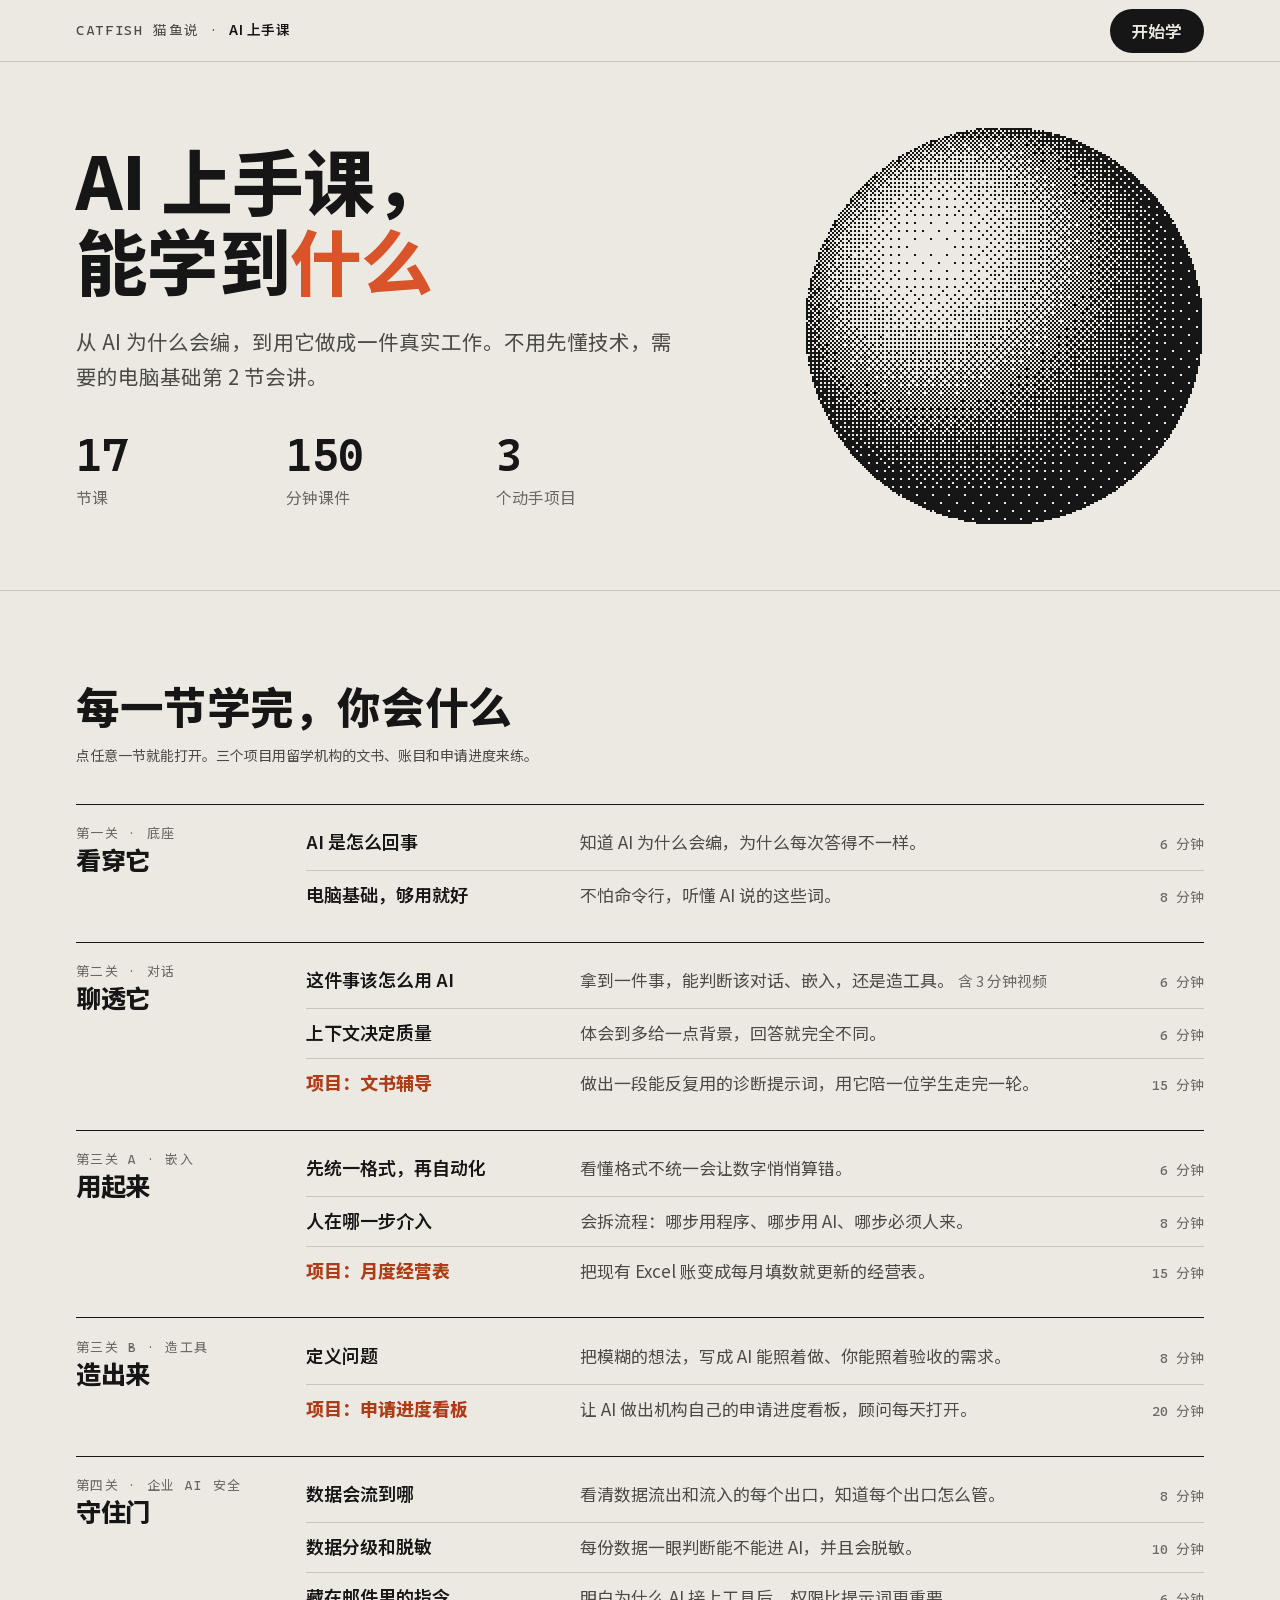
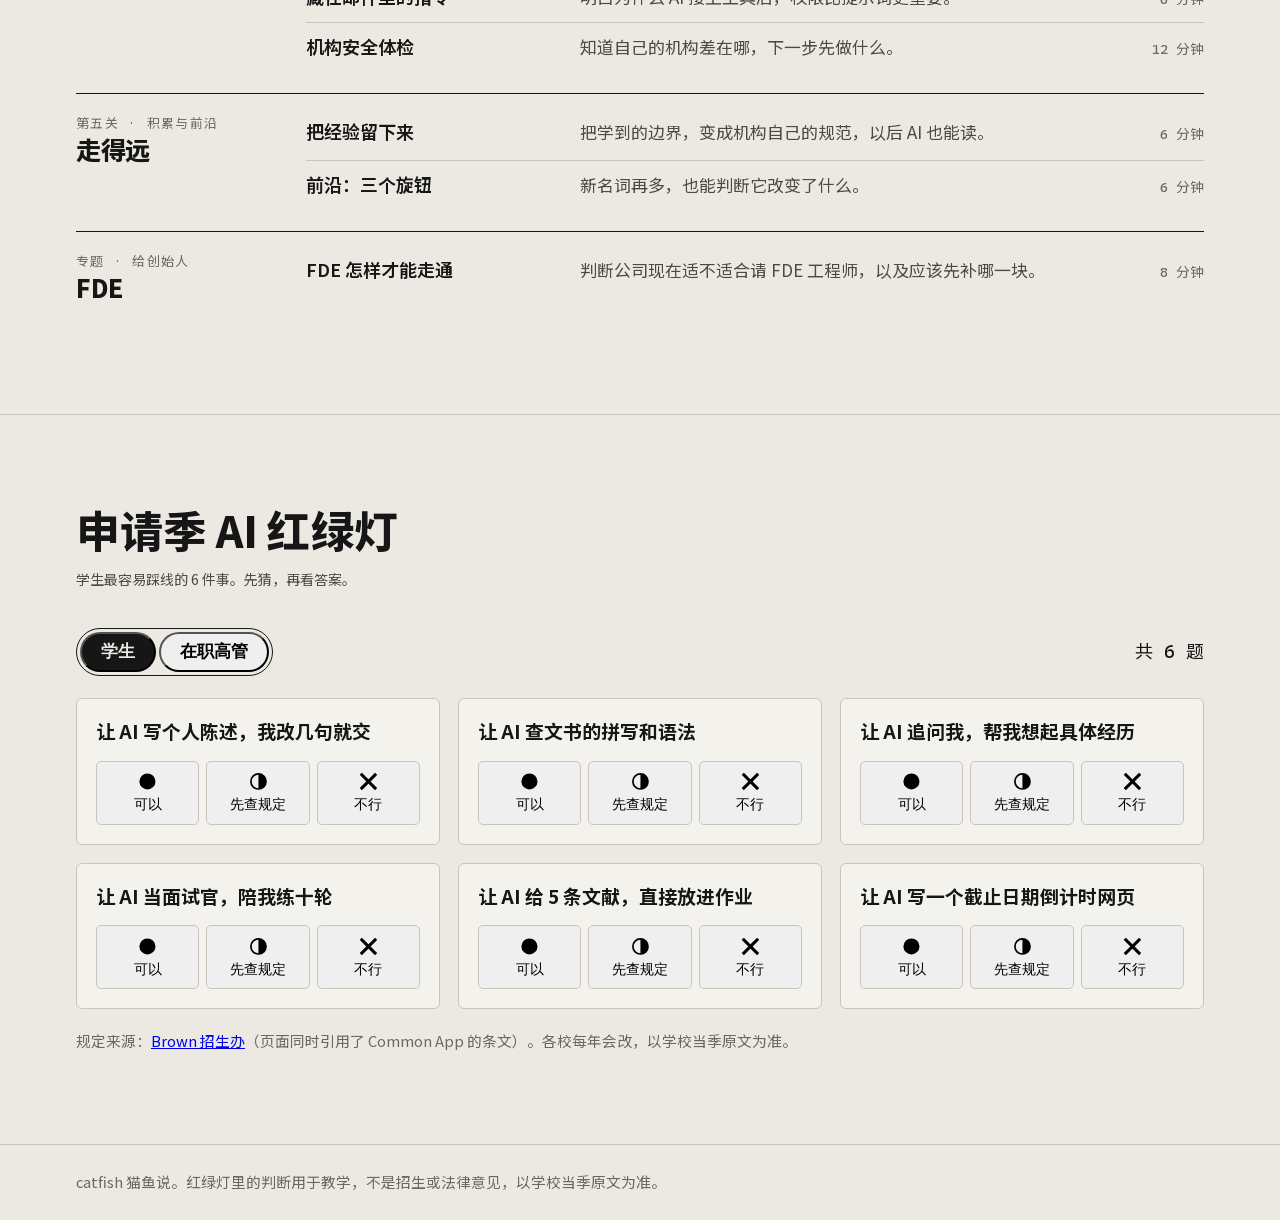
==== commit 966b109f: "Restore the AI traffic-light quiz on /ai-first/ Place it after the lesson list and drop references t" ====
--- a/ai-first/index.html
+++ b/ai-first/index.html
@@ -46,10 +46,32 @@
 .les .goal{font-size:.94rem;line-height:1.6;color:var(--ink2)}
 .les .goal em{font-style:normal;font-size:.82rem;color:var(--ink3);white-space:nowrap}
 .les .min{font-family:var(--mono);font-size:.76rem;color:var(--ink3);text-align:right;white-space:nowrap}
+
+.seg{display:flex;border:1.5px solid var(--ink);border-radius:999px;padding:3px;gap:3px}
+.seg button{min-height:40px;padding-inline:1.05rem;border-radius:999px;font-size:.92rem;font-weight:600;white-space:nowrap;transition:background .25s,color .25s}
+.seg button[aria-pressed="true"]{background:var(--ink);color:var(--paper)}
+.lhead{display:flex;justify-content:space-between;align-items:center;gap:1rem;flex-wrap:wrap;margin-bottom:1.25rem}
+.score{font-family:var(--mono);font-size:1rem;font-variant-numeric:tabular-nums}
+.lights{display:grid;grid-template-columns:repeat(3,minmax(0,1fr));gap:1rem}
+.lt{background:var(--paper2);border:1px solid var(--line);border-radius:6px;padding:1.05rem;display:flex;flex-direction:column;gap:.85rem;min-width:0}
+.lt .q{font-weight:700;font-size:1.05rem;line-height:1.45;flex:1}
+.opts{display:grid;grid-template-columns:repeat(3,minmax(0,1fr));gap:.4rem}
+.opts button{min-height:64px;padding:.45rem .15rem;border:1.5px solid var(--line);border-radius:5px;display:flex;flex-direction:column;gap:.3rem;align-items:center;justify-content:center;font-size:.8rem;line-height:1.2;transition:border-color .2s,background .2s,transform .2s var(--ease)}
+.opts button:hover:not([disabled]){border-color:var(--ink);transform:translateY(-2px)}
+.opts button[disabled]{cursor:default;color:var(--ink3)}
+.opts button.right{background:var(--ink);border-color:var(--ink);color:var(--paper)}
+.opts button.right.no{background:var(--acc);border-color:var(--acc);color:var(--onacc)}
+.opts button.wrong{border-color:var(--acc);color:var(--acct);border-style:dashed}
+.ic{width:1.05rem;height:1.05rem;display:block}
+.why{font-size:.9rem;color:var(--ink2);line-height:1.6;animation:sw .4s var(--ease)}
+.why b{color:var(--ink)}
+@keyframes sw{from{opacity:.15;transform:translateY(6px)}to{opacity:1;transform:none}}
+.srcs{margin-top:1.1rem;font-size:.82rem;color:var(--ink3)}
 footer{border-top:1px solid var(--line);padding-block:1.4rem;font-size:.82rem;color:var(--ink3)}
 
 @media (max-width:900px){
  .mod{grid-template-columns:minmax(0,1fr)}
+ .lights{grid-template-columns:repeat(2,minmax(0,1fr))}
 }
 @media (max-width:620px){
  html{font-size:17px}
@@ -57,20 +79,22 @@
  .hero .wrap{grid-template-columns:minmax(0,1fr)}
  .hero canvas{max-width:230px;grid-row:1}
  .facts dd{font-size:.8rem}
+ .lights{grid-template-columns:minmax(0,1fr)}
  .les a{grid-template-columns:minmax(0,1fr) auto}
  .les .goal{grid-column:1/-1;grid-row:2}
 }
 @media (prefers-reduced-motion:reduce){*{animation:none!important;transition:none!important}html{scroll-behavior:auto}}
 
-@font-face{font-family:'CF Sans';font-weight:100 900;font-display:swap;src:url([data-uri]) format('woff2')}
+@font-face{font-family:'CF Sans';font-weight:100 900;font-display:swap;src:url([data-uri]) format('woff2')}
 @font-face{font-family:'CF Mono';font-weight:200 700;font-display:swap;src:url([data-uri]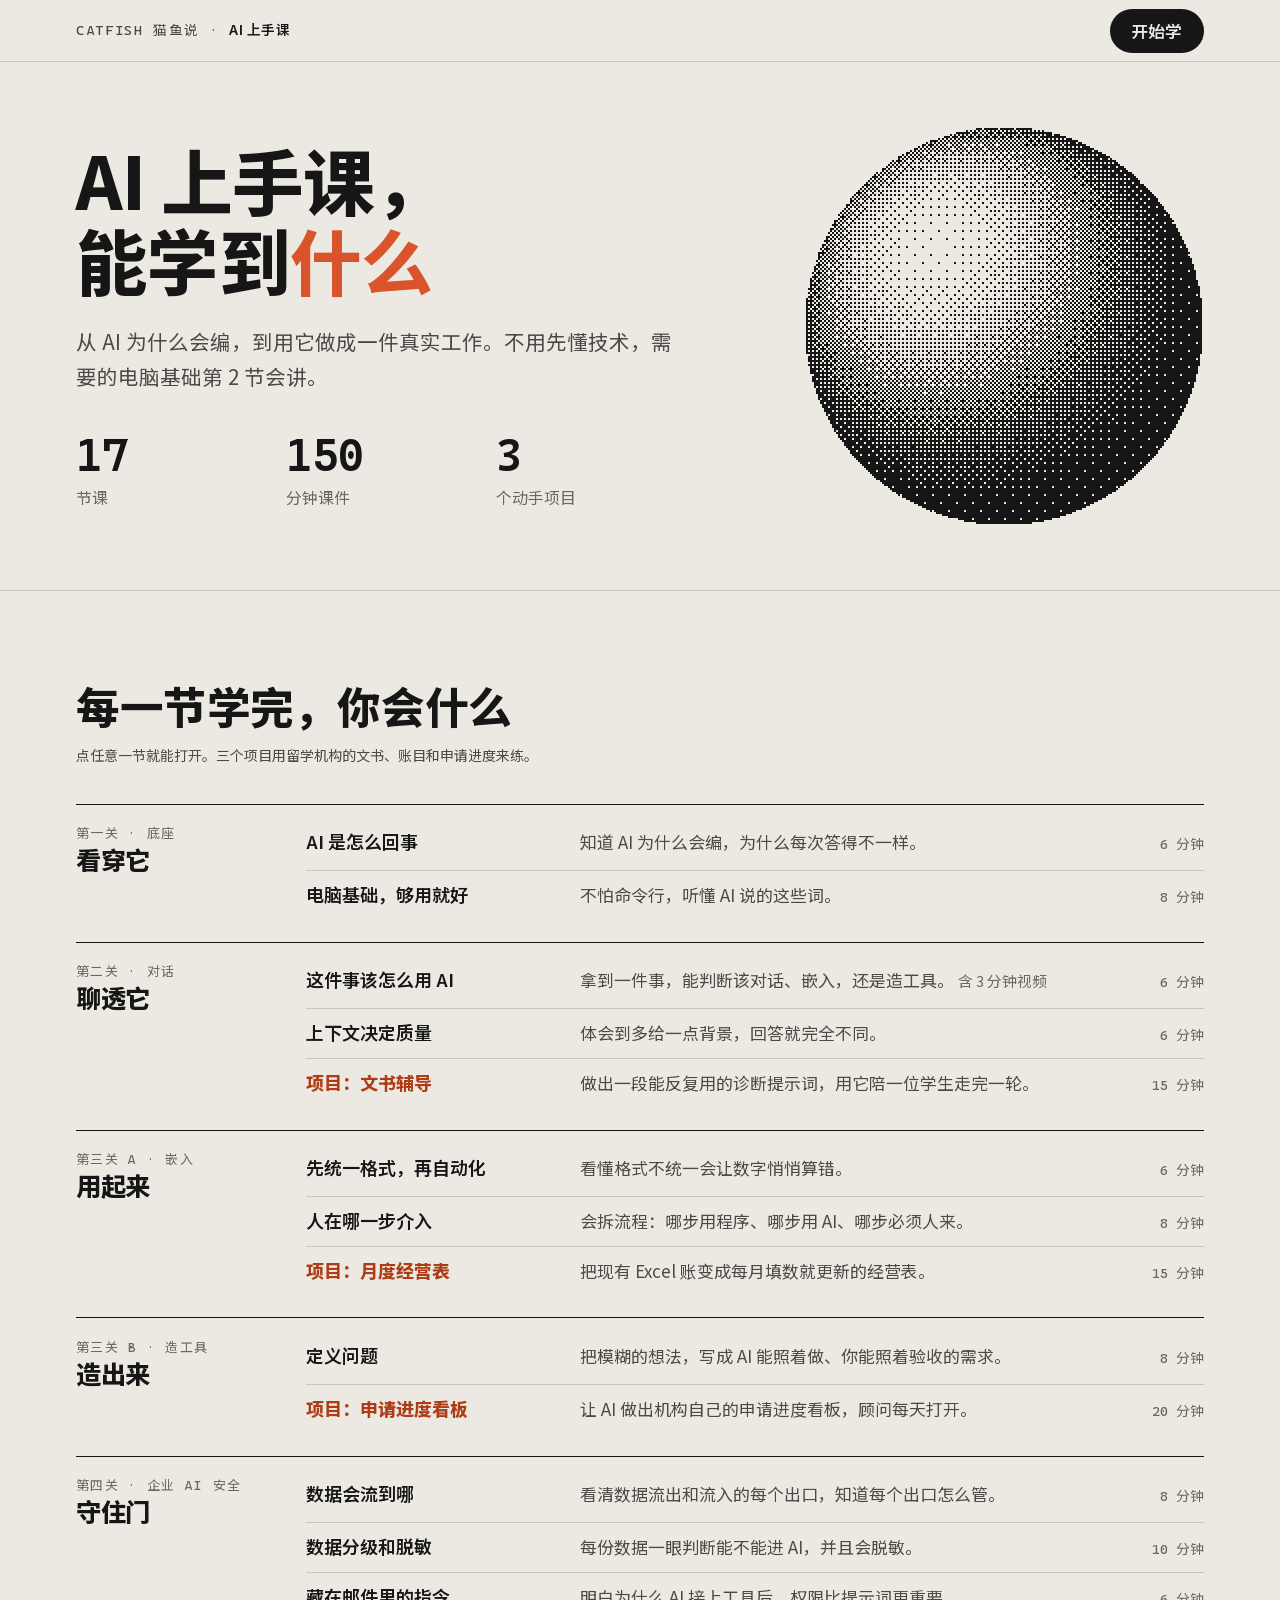
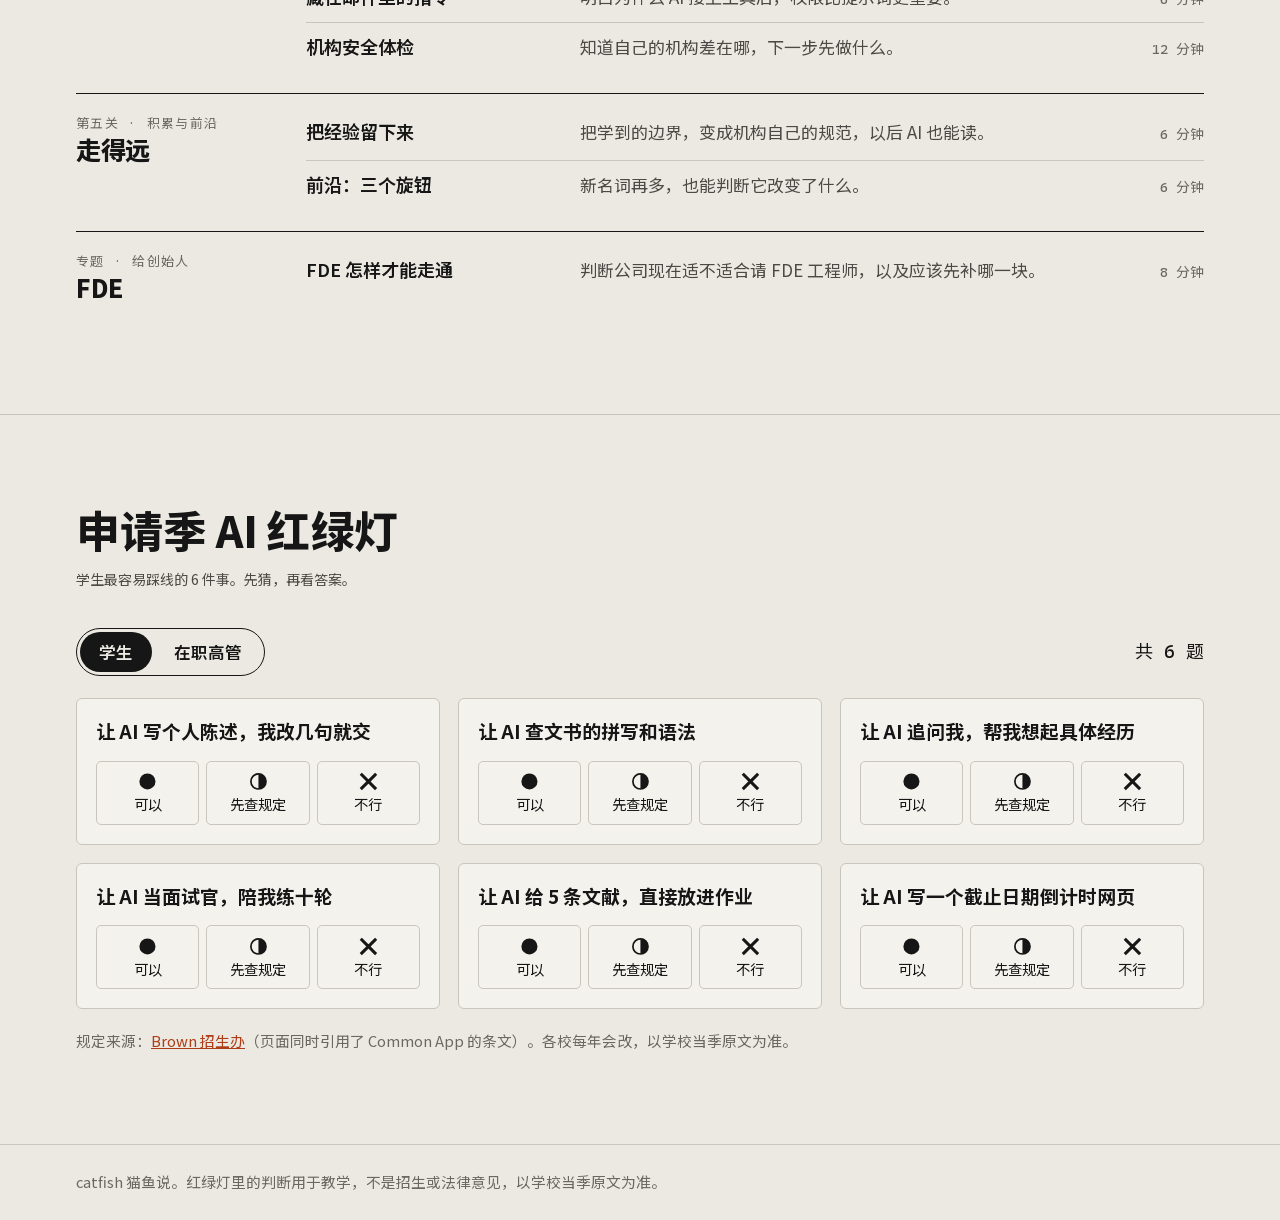
==== commit 48185005: "Restore base button and link styles on /ai-first/ Co-Authored-By: Claude Opus 5.5 <noreply@anthropic" ====
--- a/ai-first/index.html
+++ b/ai-first/index.html
@@ -10,6 +10,8 @@
 body{background:var(--paper);color:var(--ink);font-family:var(--sans);line-height:1.7}
 h1,h2,h3,p,dl,dd{margin:0}
 h1,h2,h3{text-wrap:balance;font-weight:800;line-height:1.2;letter-spacing:-.01em}
+button{font:inherit;color:inherit;background:none;border:0;padding:0;cursor:pointer}
+a{color:var(--acct)}
 :focus-visible{outline:3px solid var(--acc);outline-offset:2px}
 .wrap{max-width:1160px;margin-inline:auto;padding-left:max(16px,env(safe-area-inset-left,0px));padding-right:max(16px,env(safe-area-inset-right,0px))}
 section{padding-block:clamp(3rem,7vw,5.5rem);border-top:1px solid var(--line)}
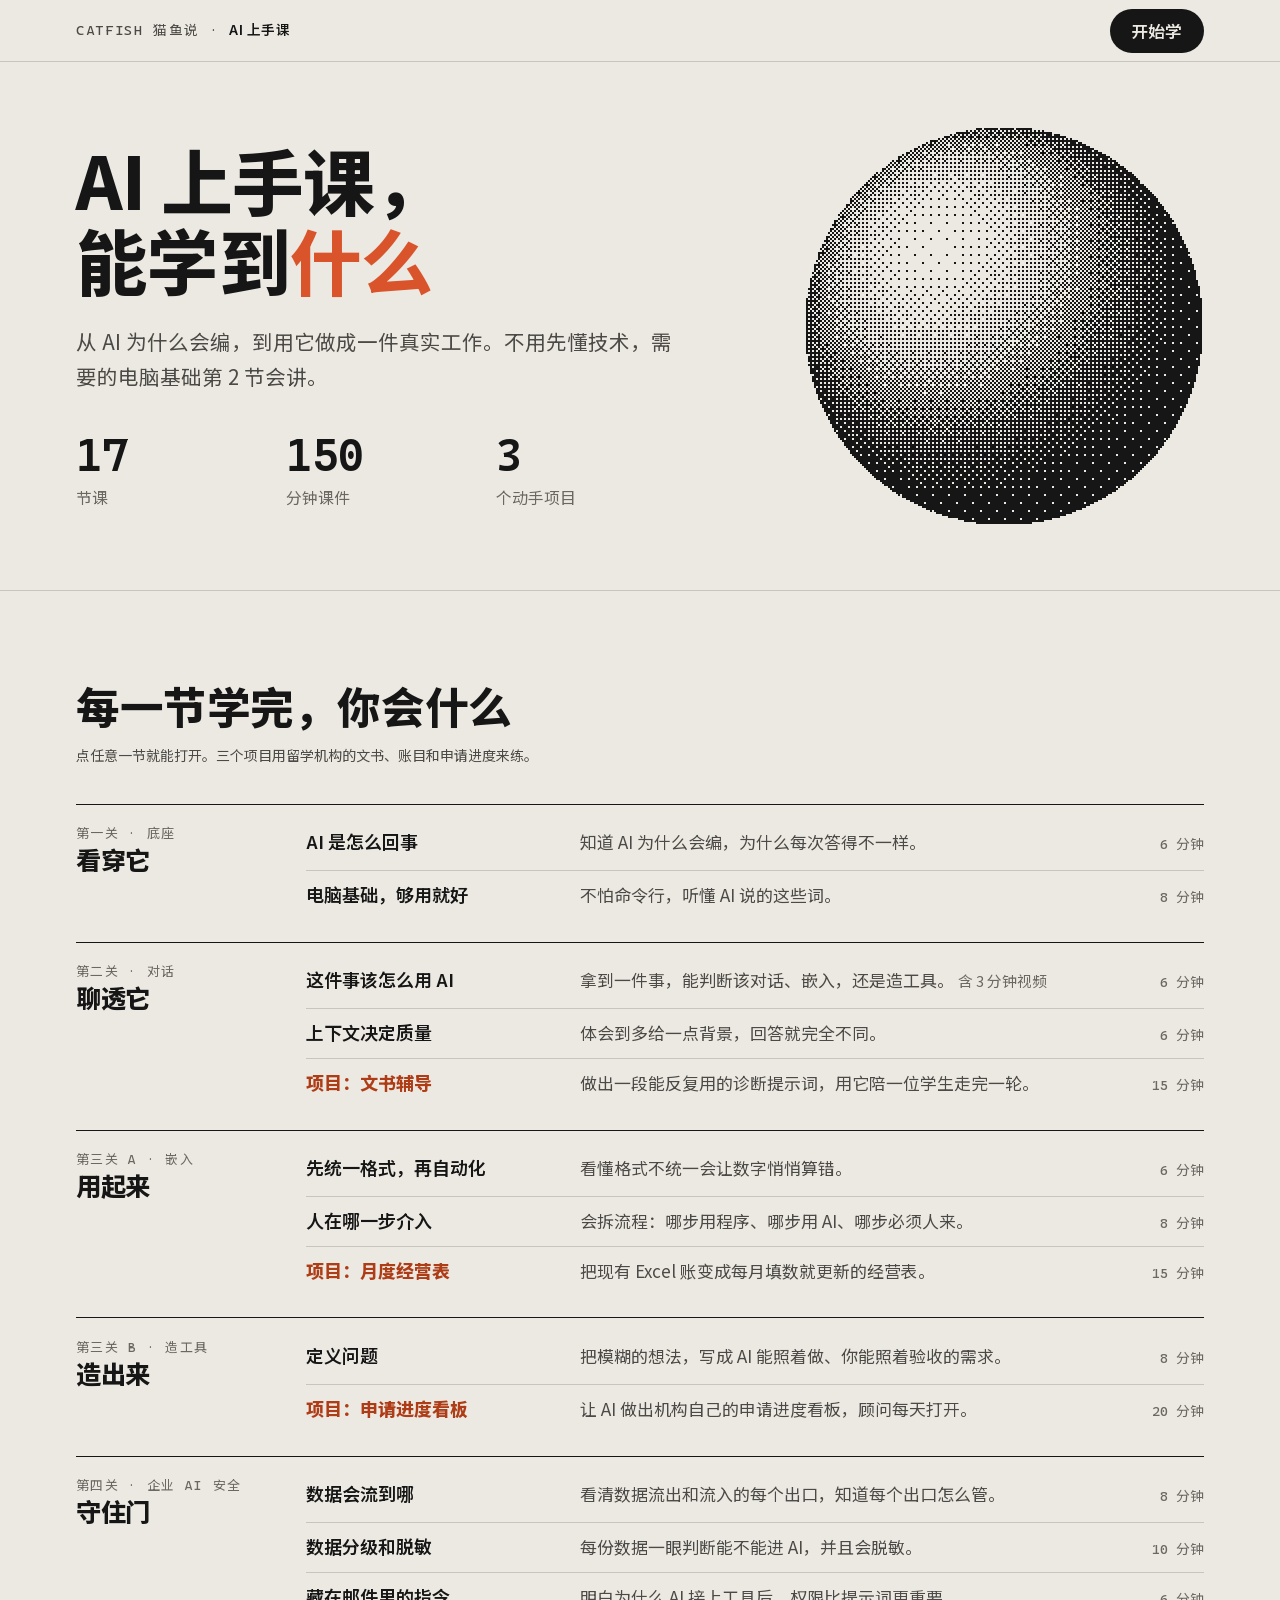
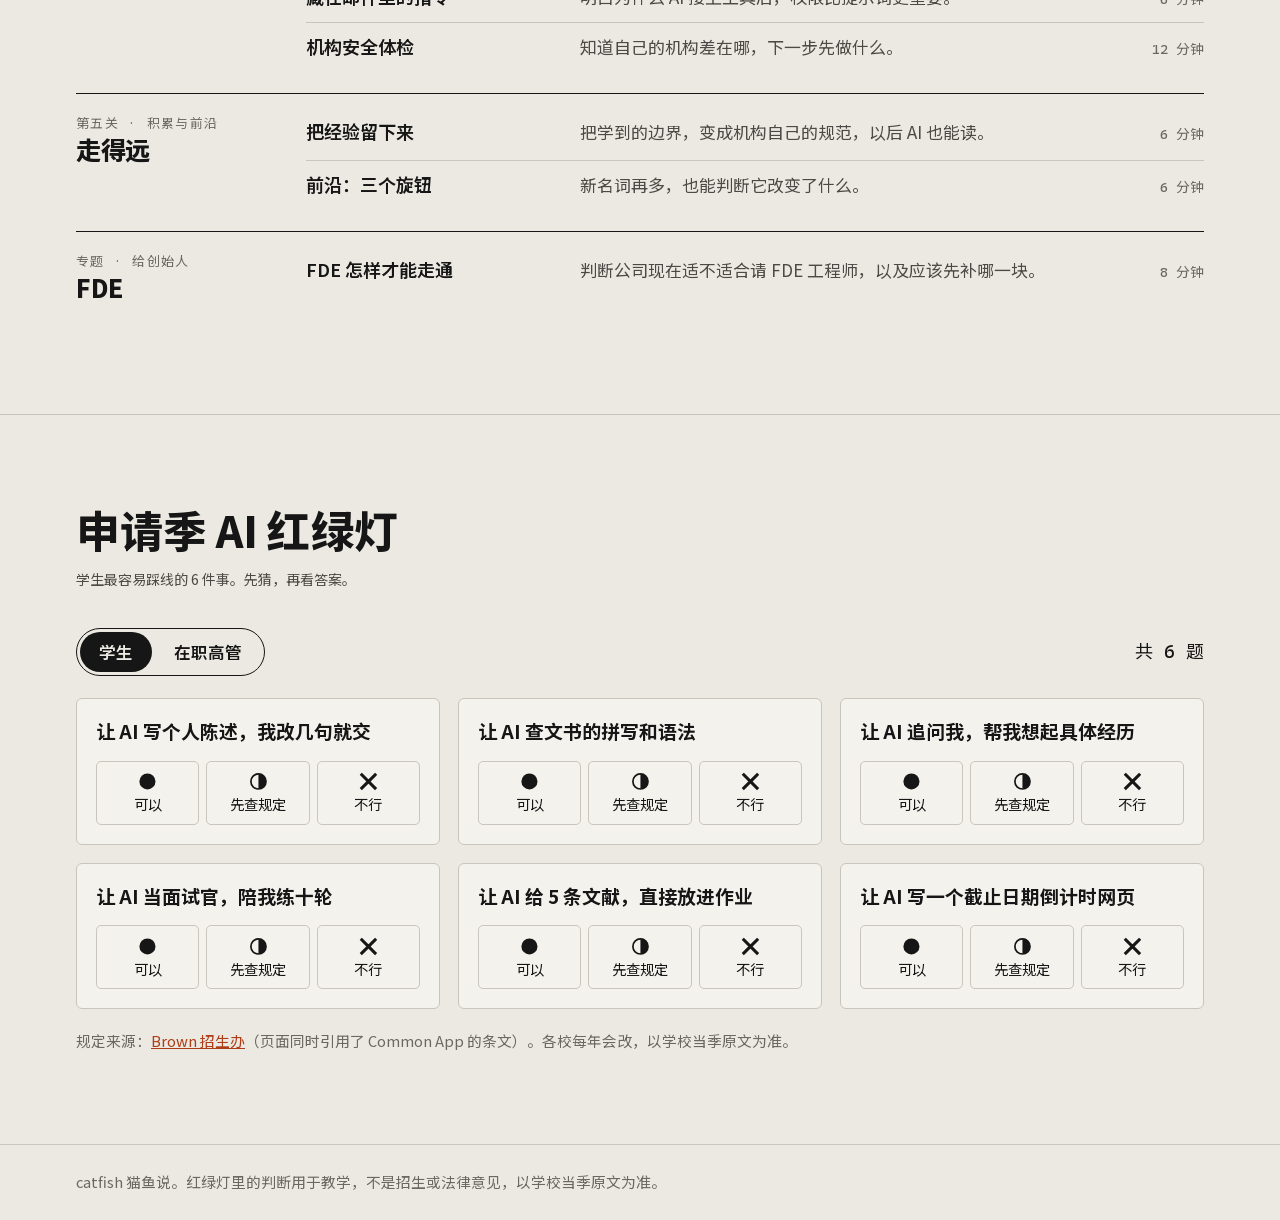
==== commit 5fe326fd: "Add HK phone to contact lines, square favicons and touch icon Co-Authored-By: Claude Opus 5.5 <norep" ====
--- a/ai-first/index.html
+++ b/ai-first/index.html
@@ -1,4 +1,4 @@
-<!doctype html><html lang="zh-CN"><head><meta charset="utf-8"><meta name="robots" content="noindex,nofollow"><link rel="icon" type="image/png" href="/assets/logo.png"><meta name="viewport" content="width=device-width,initial-scale=1,viewport-fit=cover"><style>:root{color-scheme:light;padding-top:env(safe-area-inset-top,0px);padding-bottom:env(safe-area-inset-bottom,0px)}body{margin:0;font:14px system-ui,sans-serif}img{max-width:100%}[hidden]{display:none!important}</style></head><body>
+<!doctype html><html lang="zh-CN"><head><meta charset="utf-8"><meta name="robots" content="noindex,nofollow"><link rel="icon" type="image/png" sizes="32x32" href="/assets/icon-32.png"><link rel="apple-touch-icon" href="/assets/apple-touch-icon.png"><meta name="viewport" content="width=device-width,initial-scale=1,viewport-fit=cover"><style>:root{color-scheme:light;padding-top:env(safe-area-inset-top,0px);padding-bottom:env(safe-area-inset-bottom,0px)}body{margin:0;font:14px system-ui,sans-serif}img{max-width:100%}[hidden]{display:none!important}</style></head><body>
 <title>AI 上手课</title>
 <style>
 /* 课程介绍页：一个大圆窗 + 一张可点的课程表。纸白、墨黑、鲇鱼橙。 */
